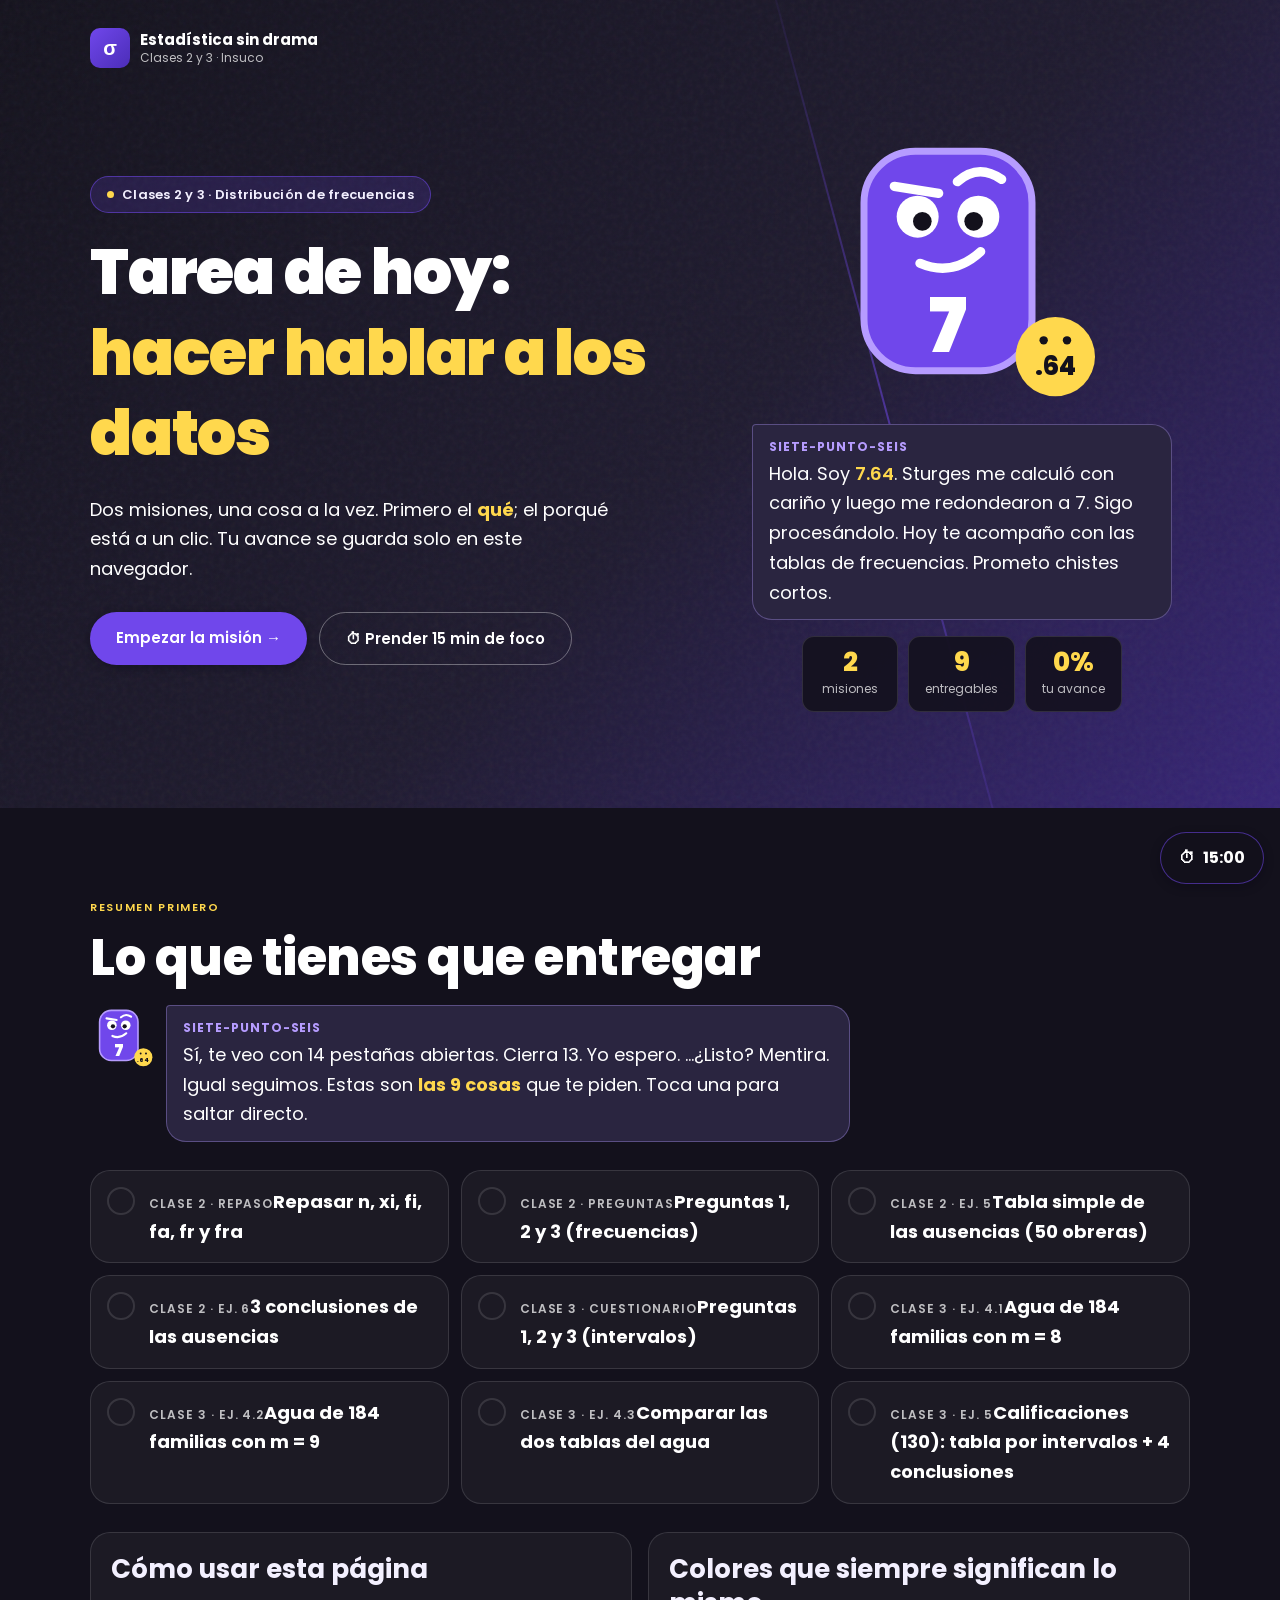
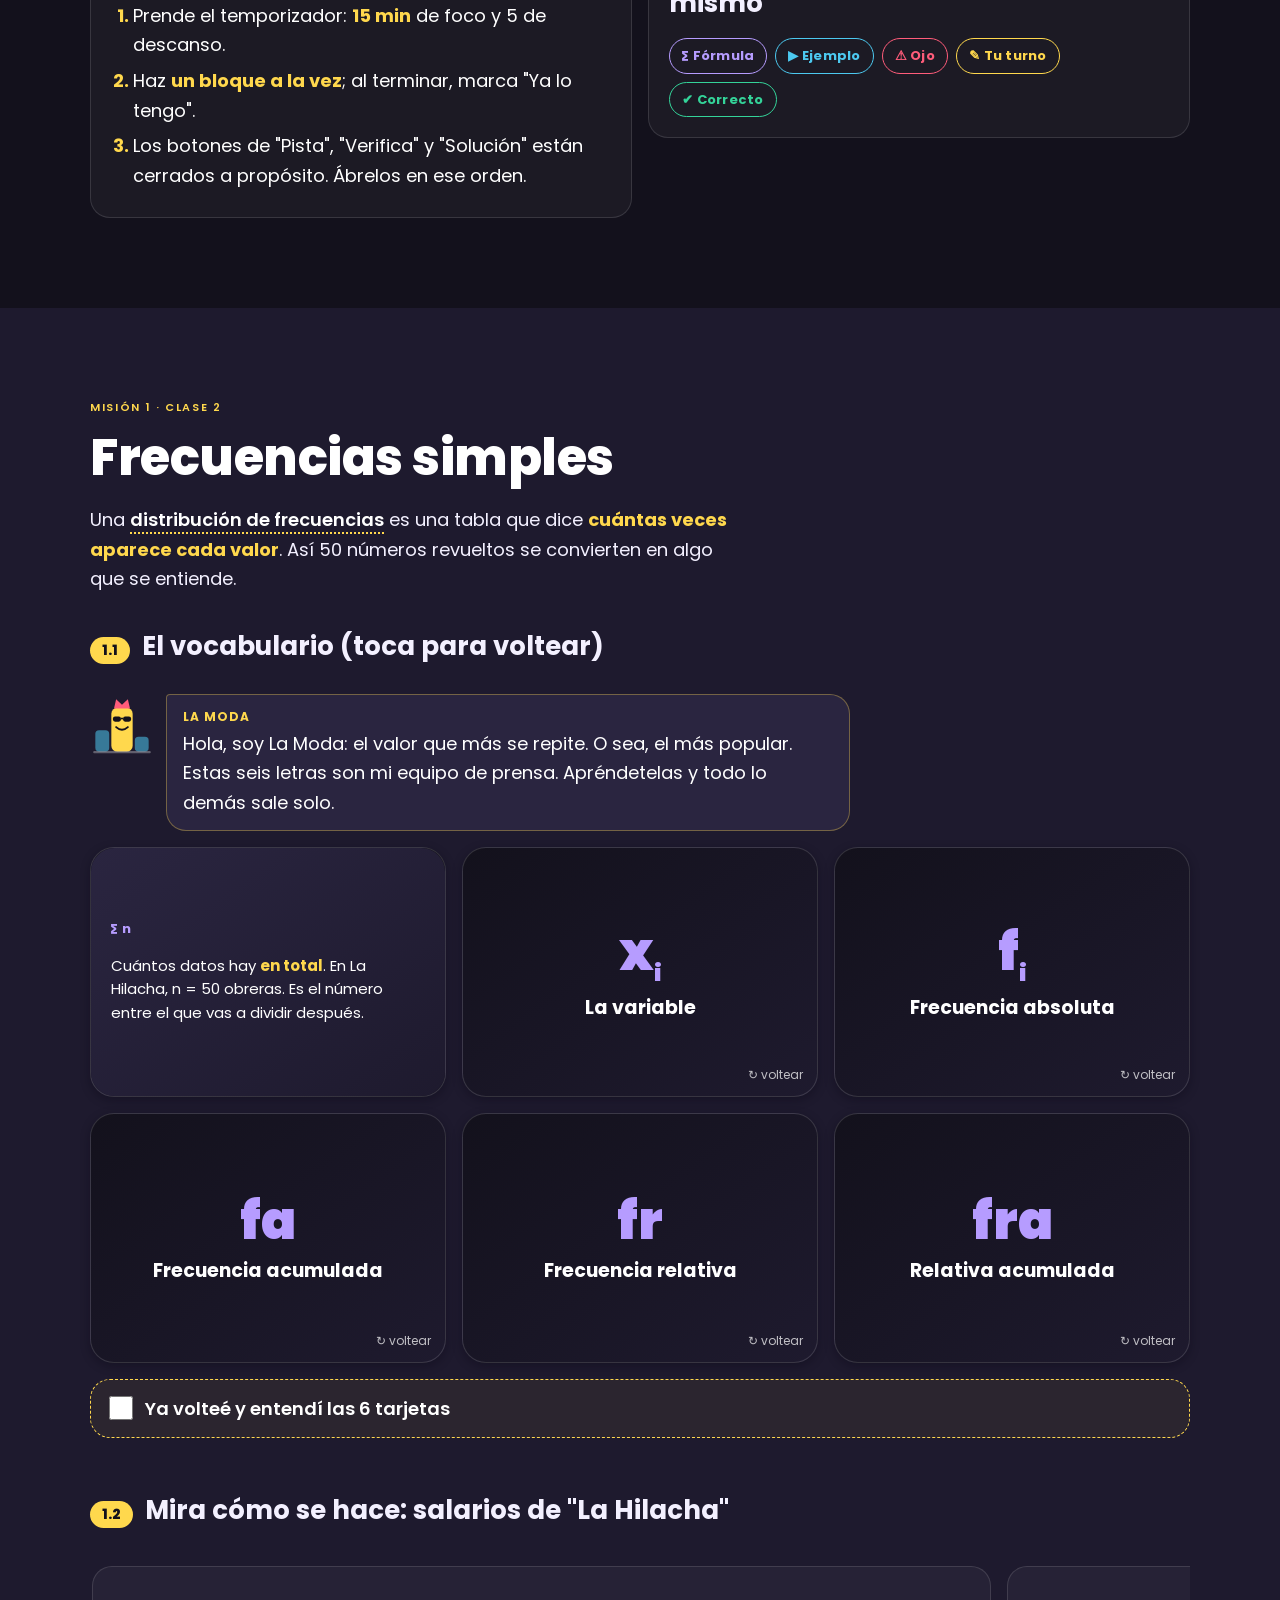
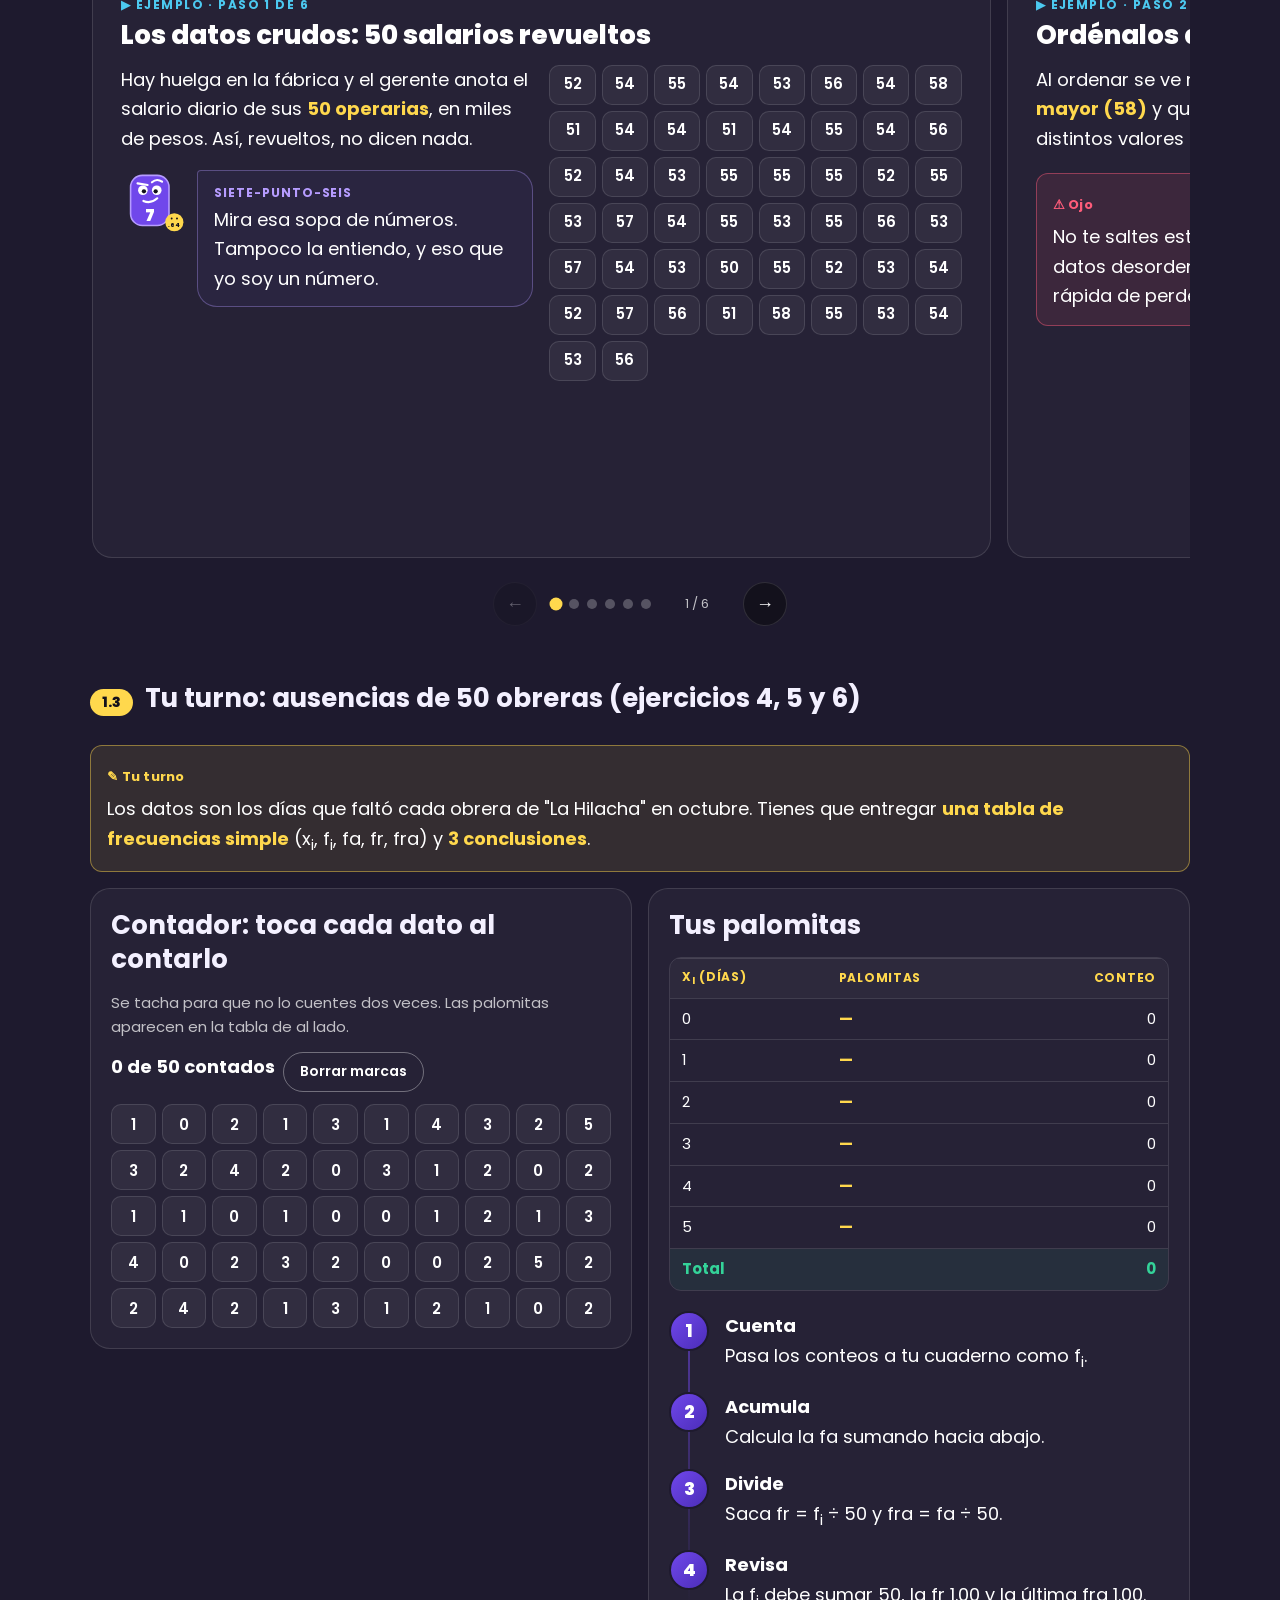
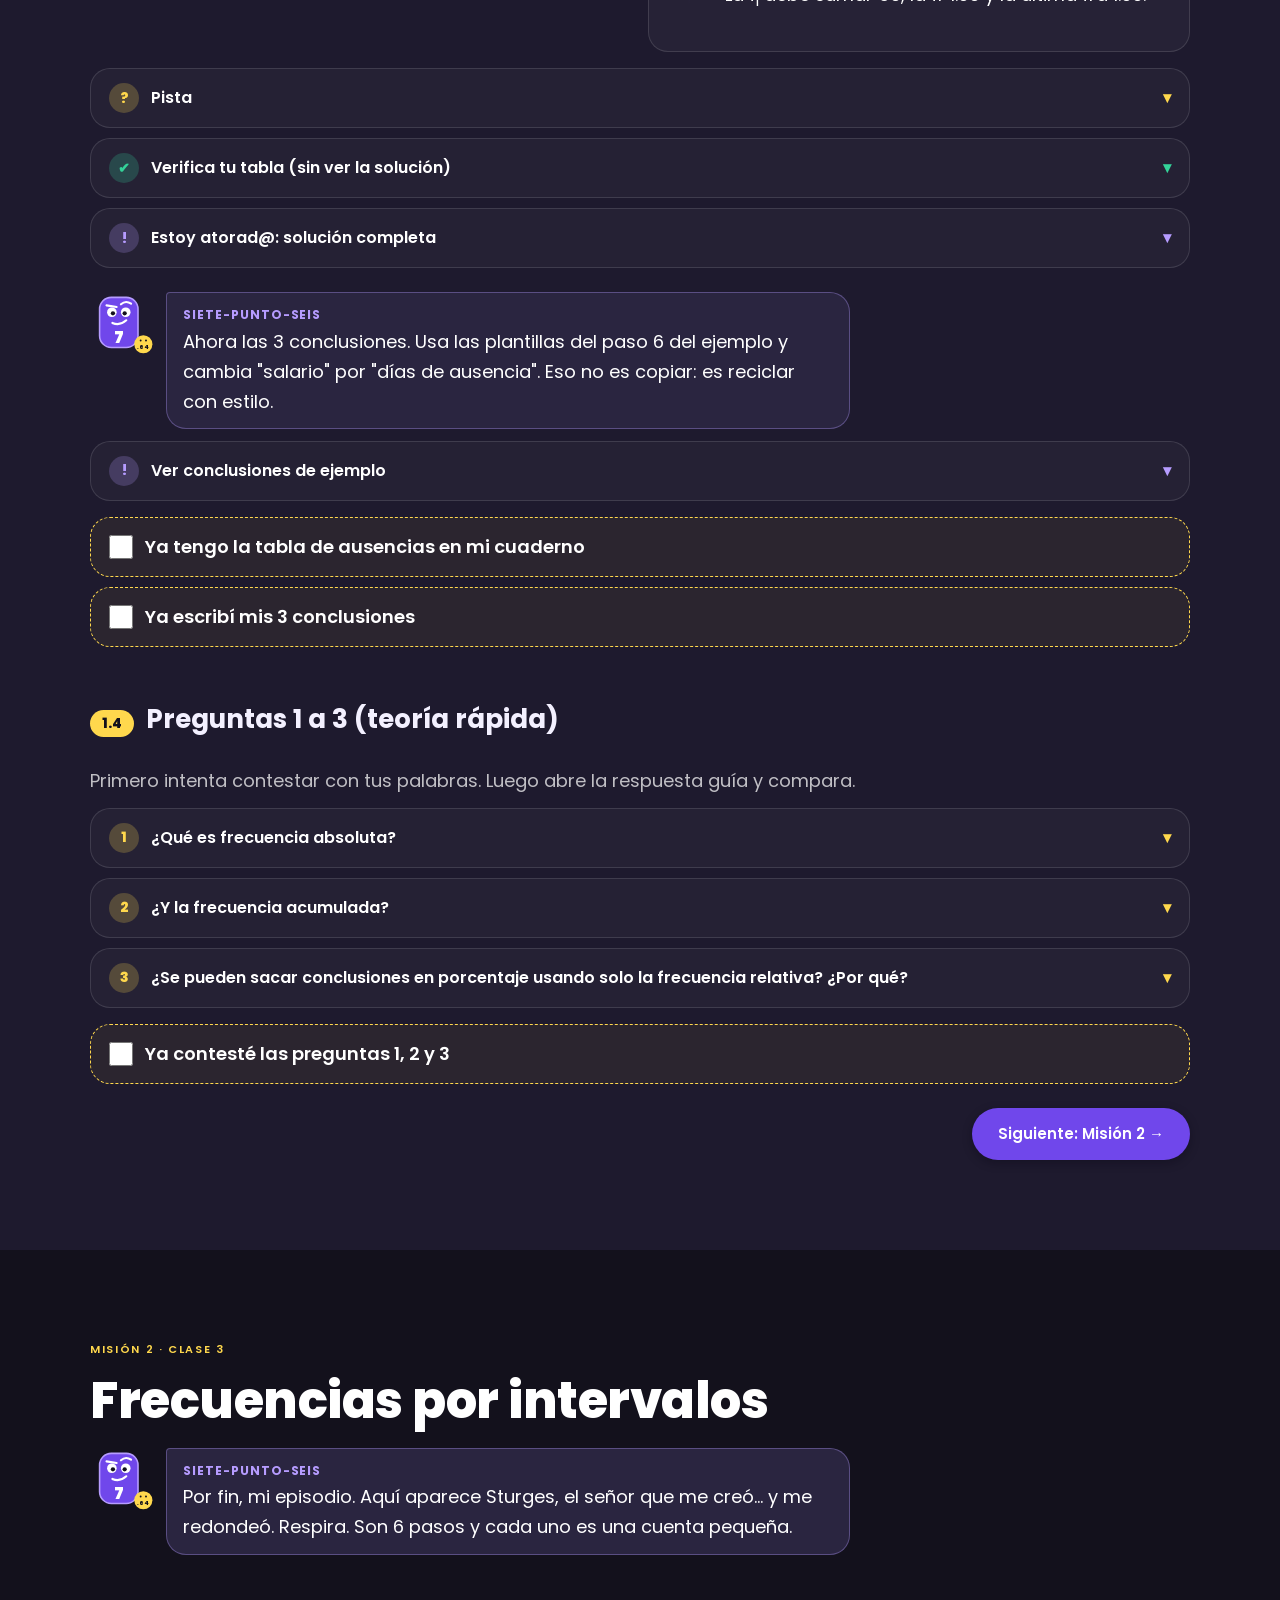
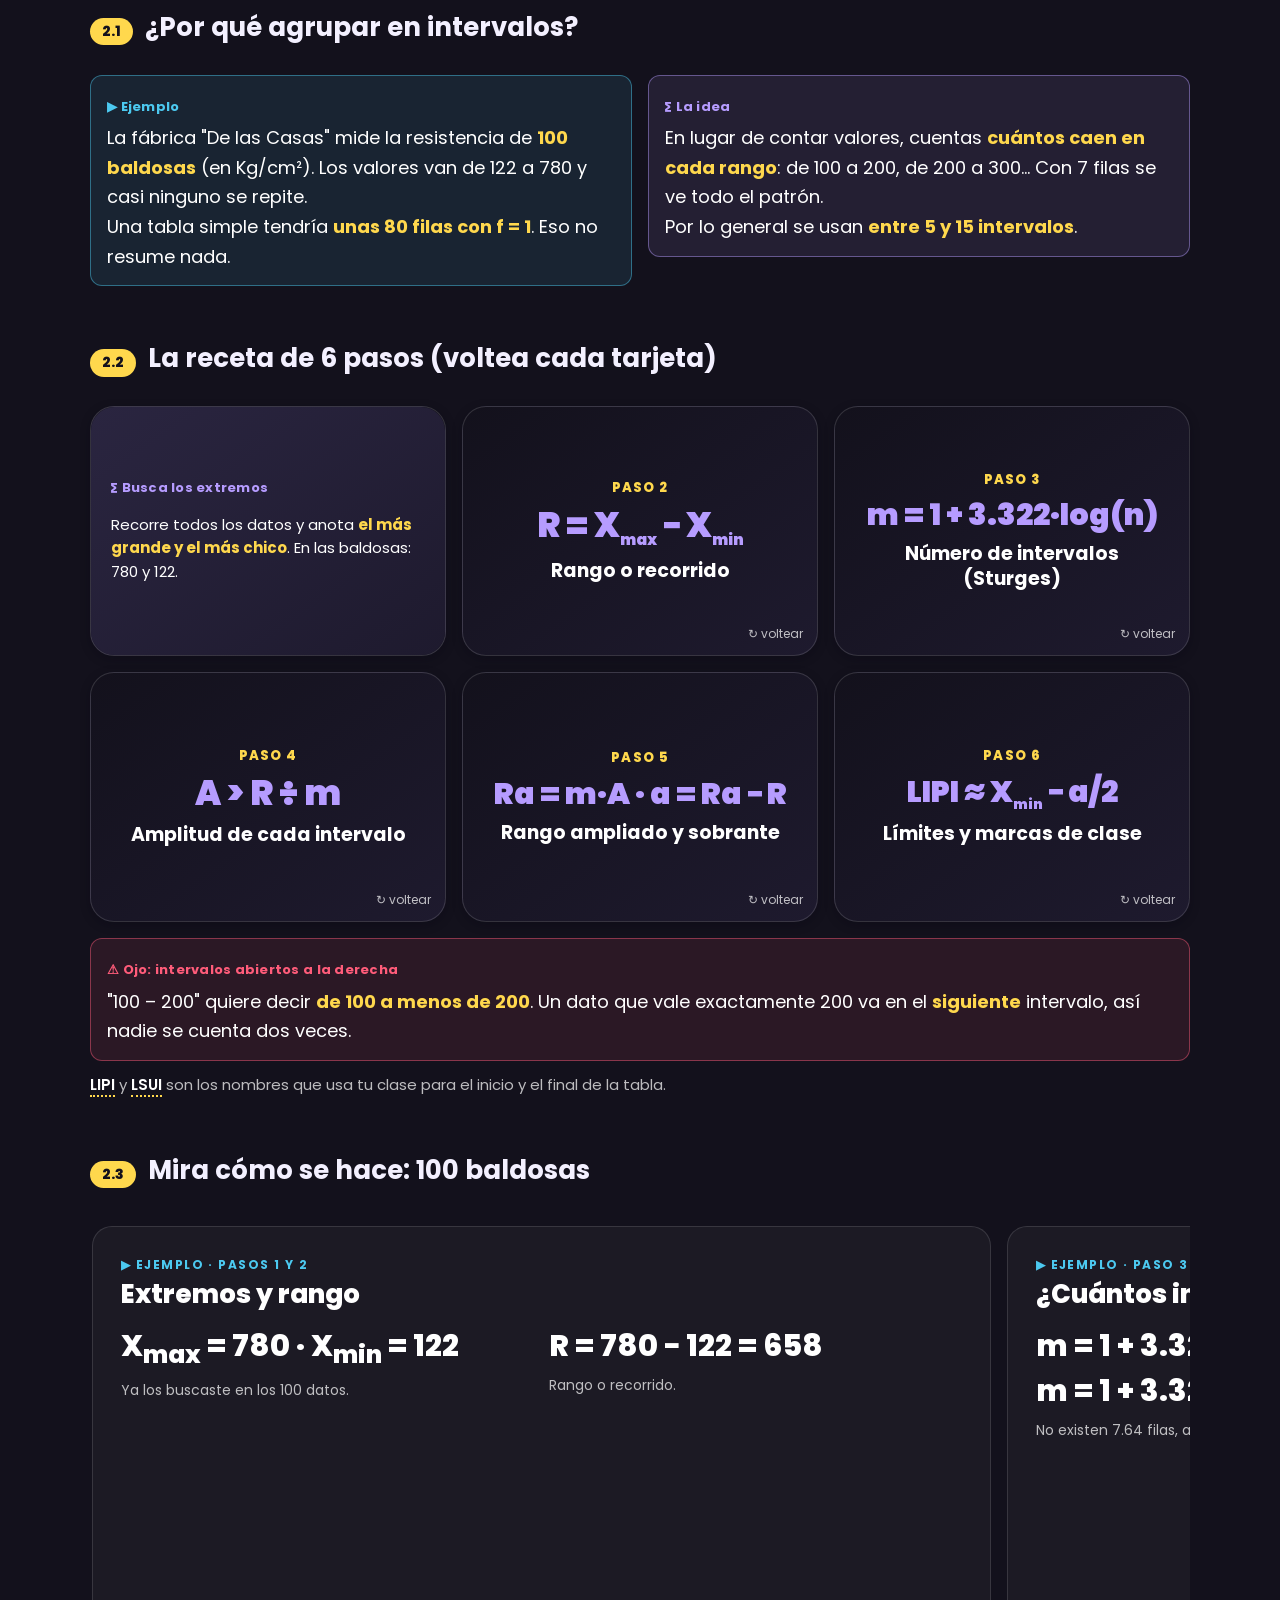
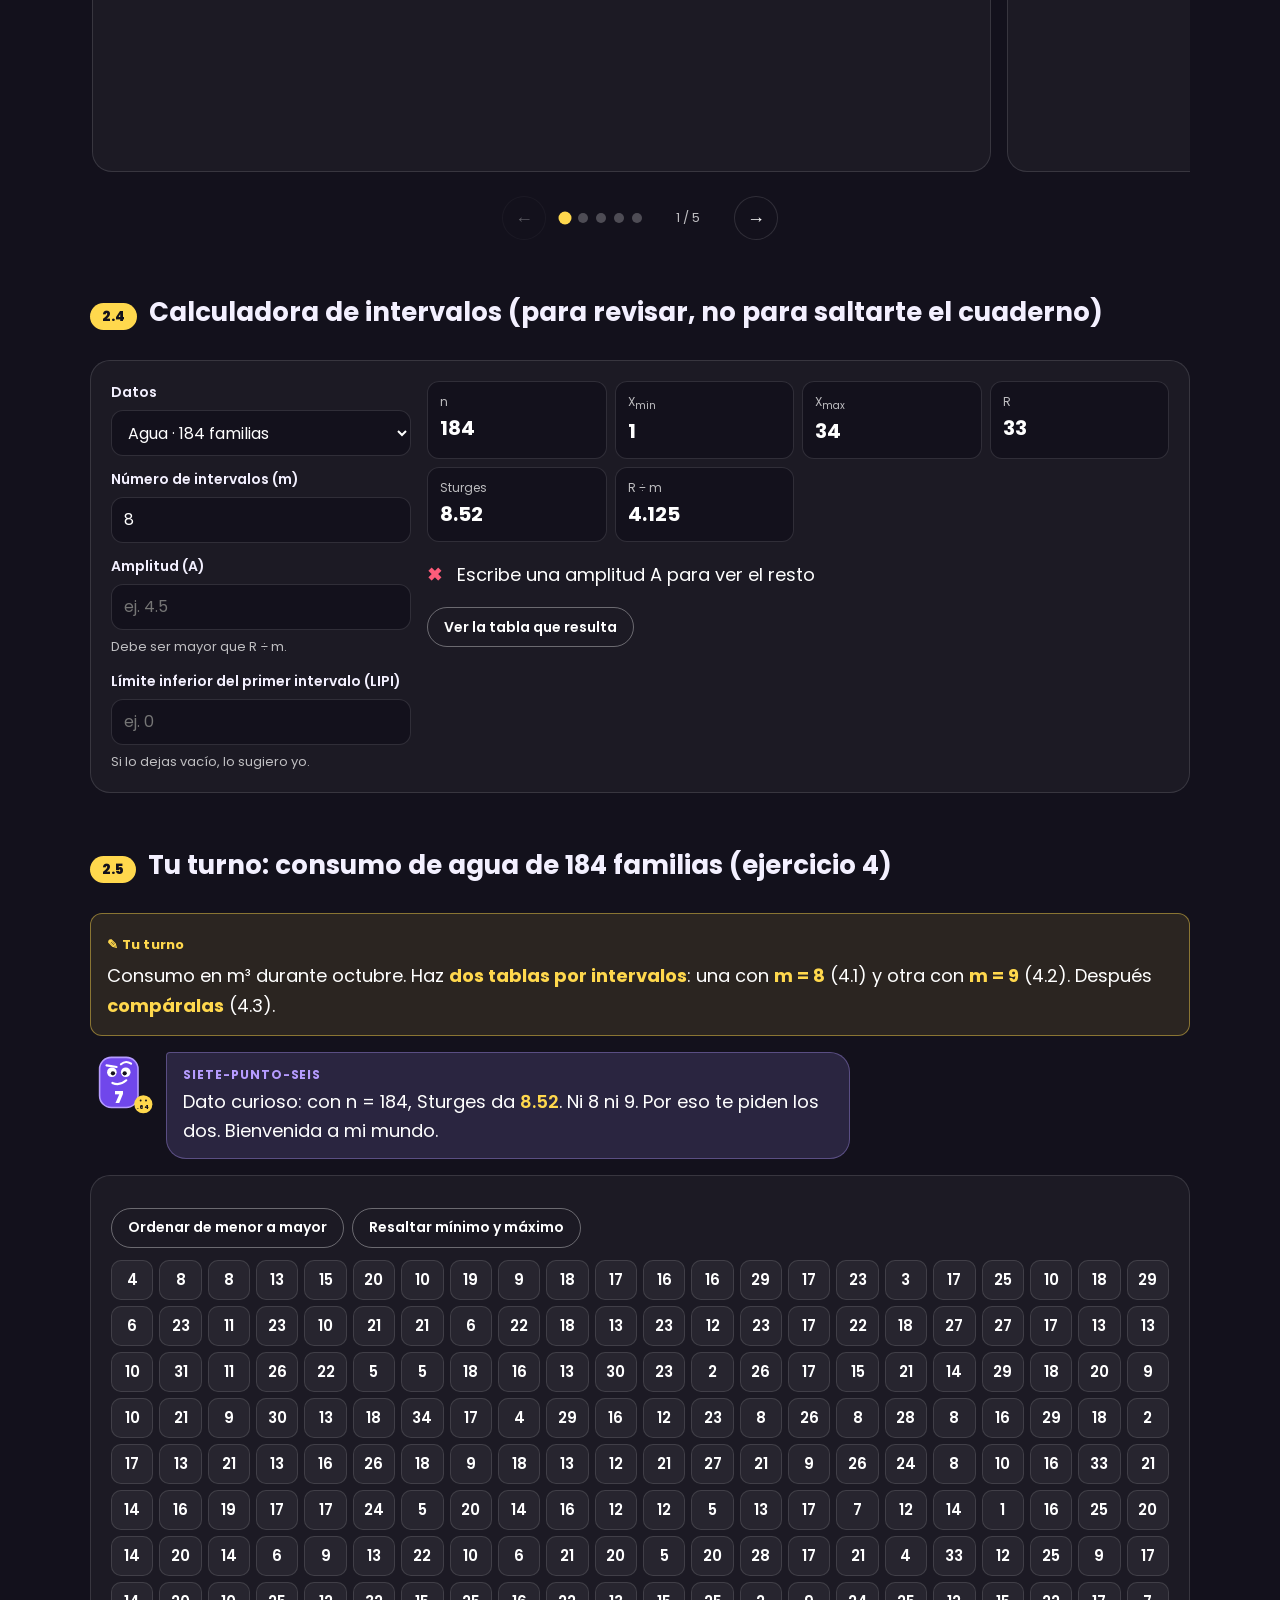
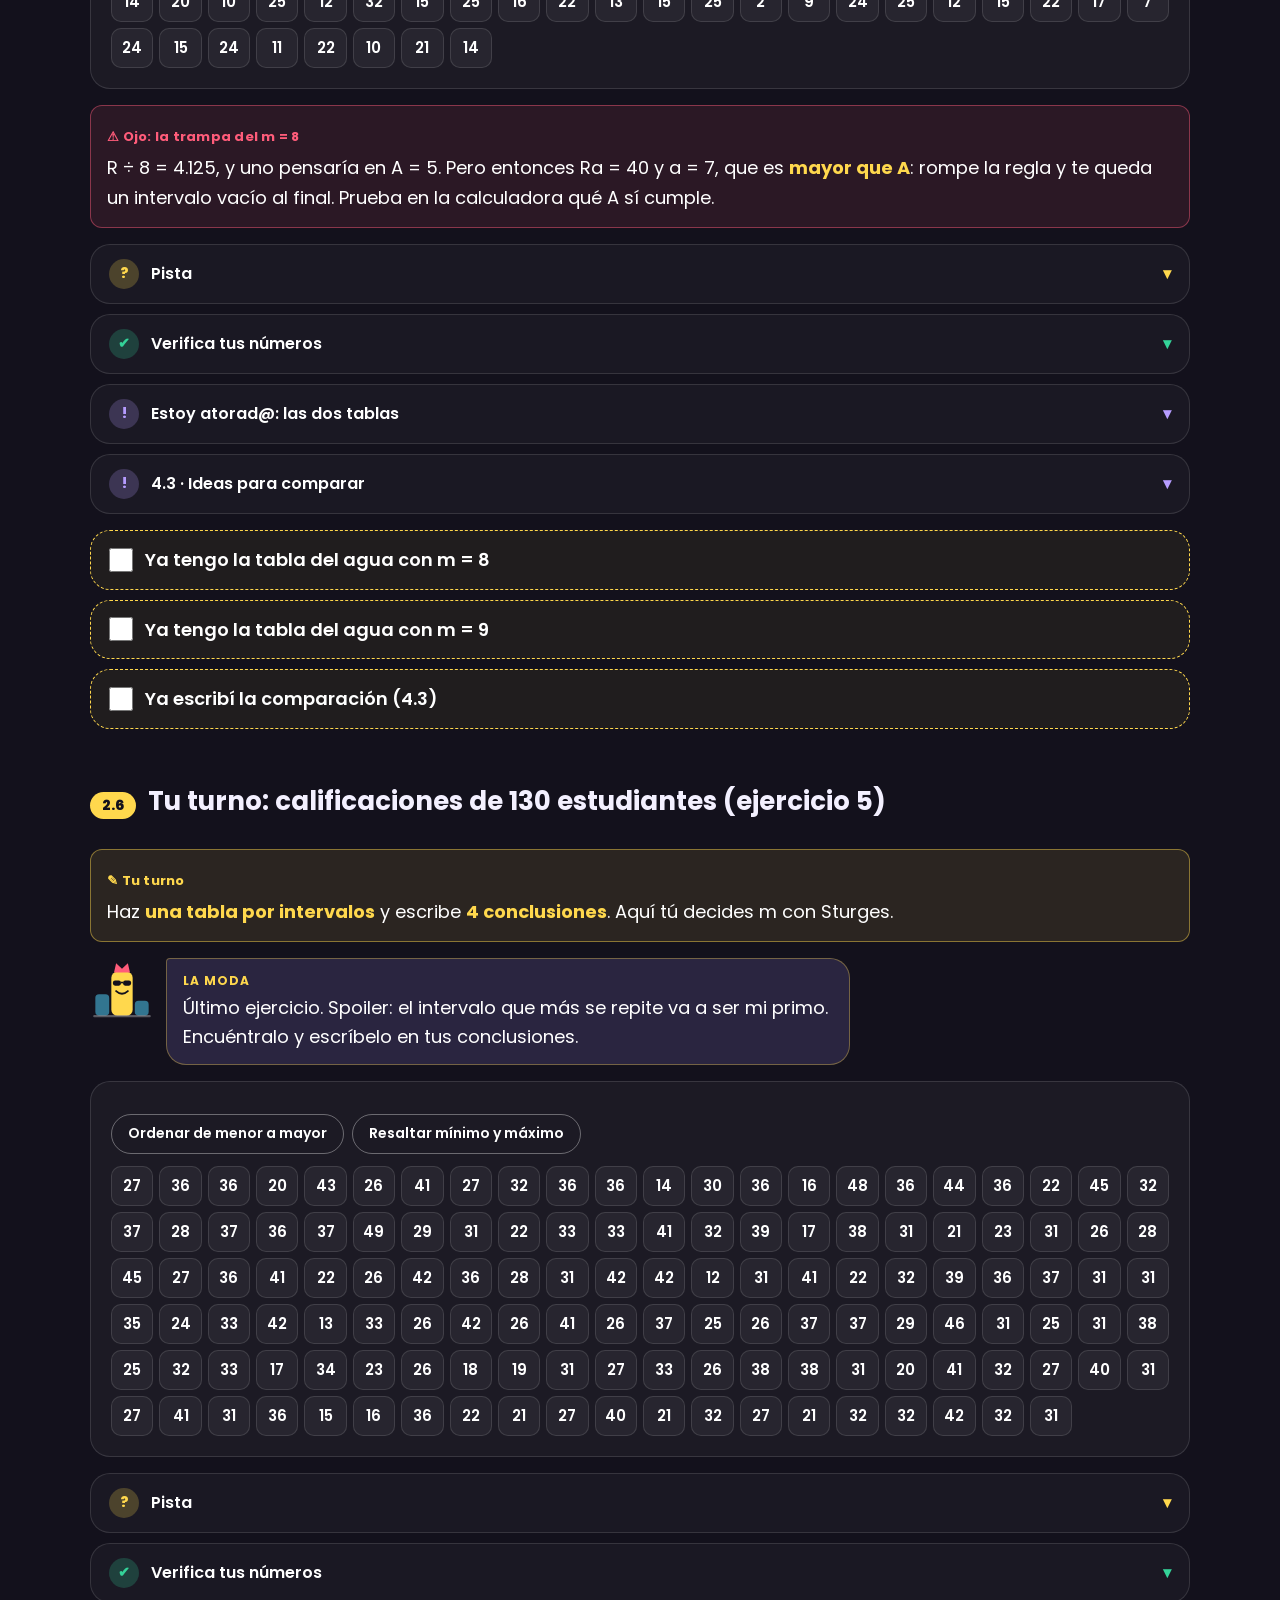
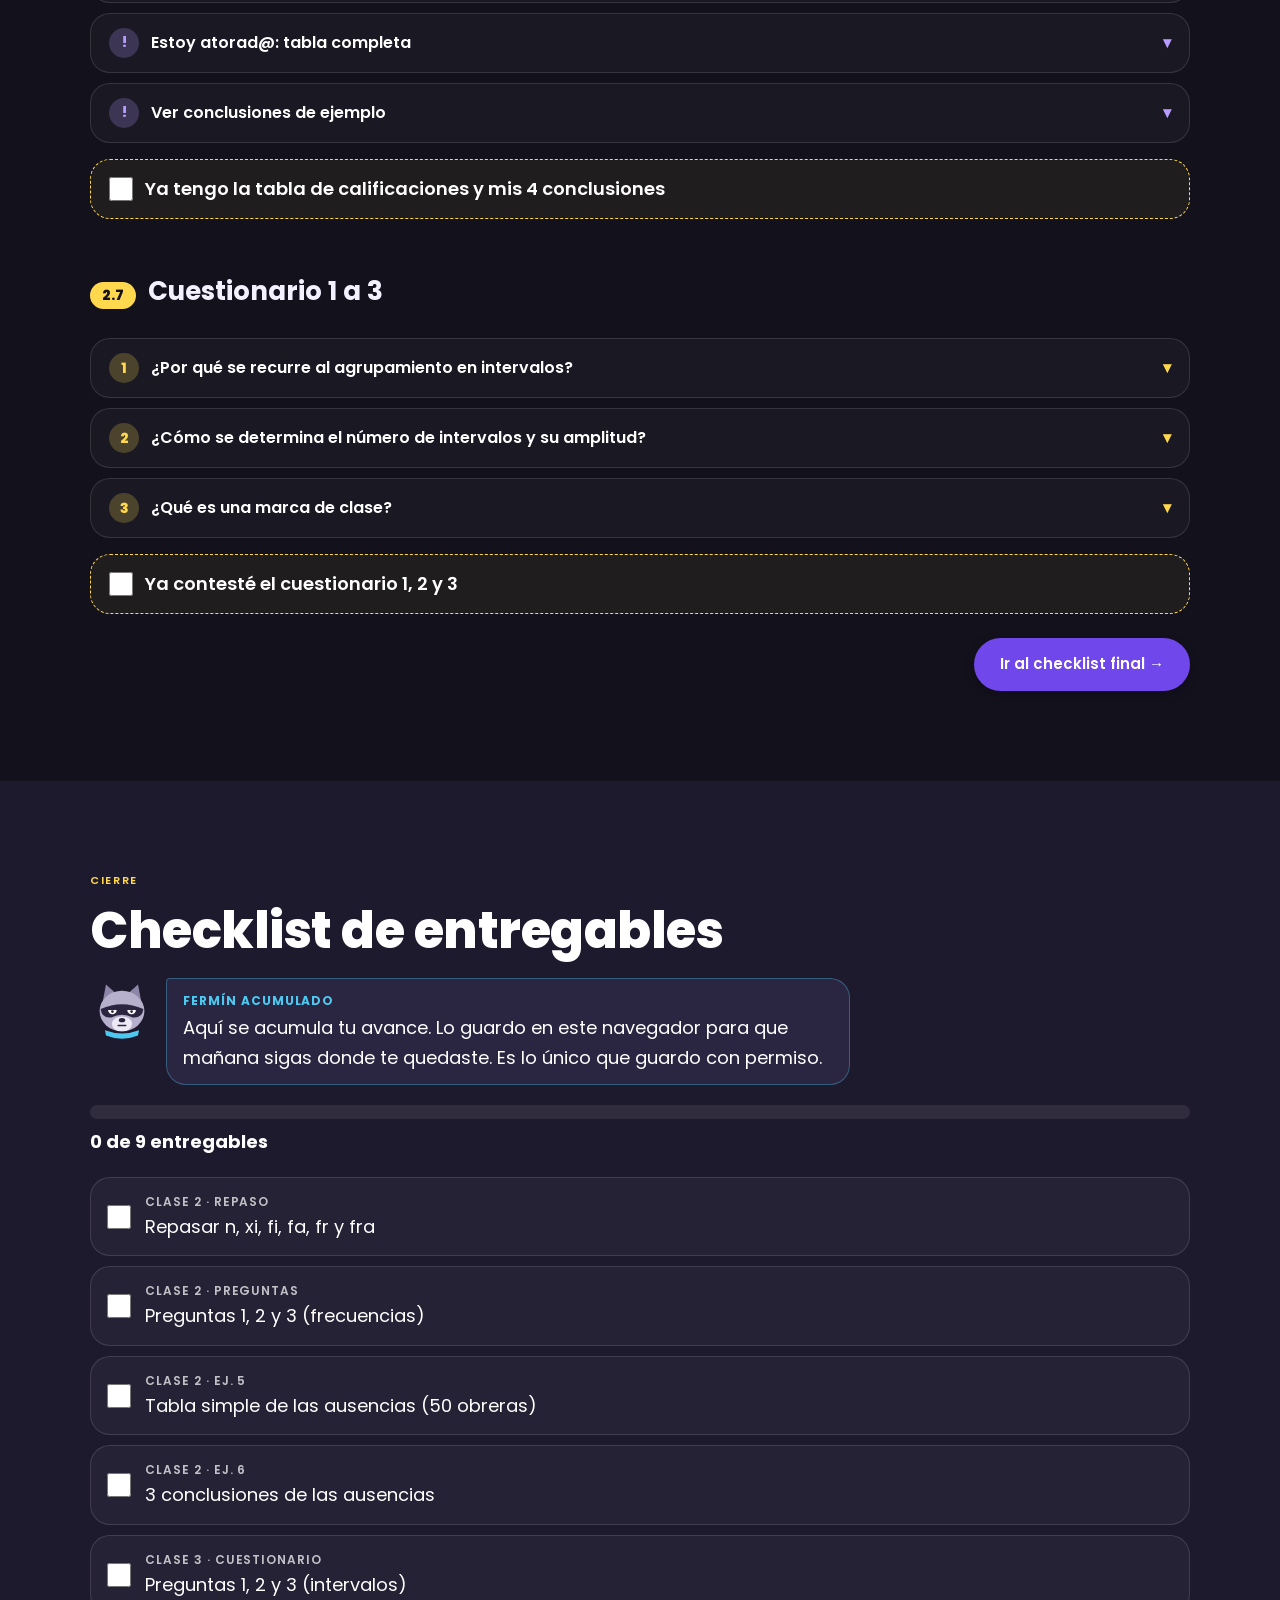
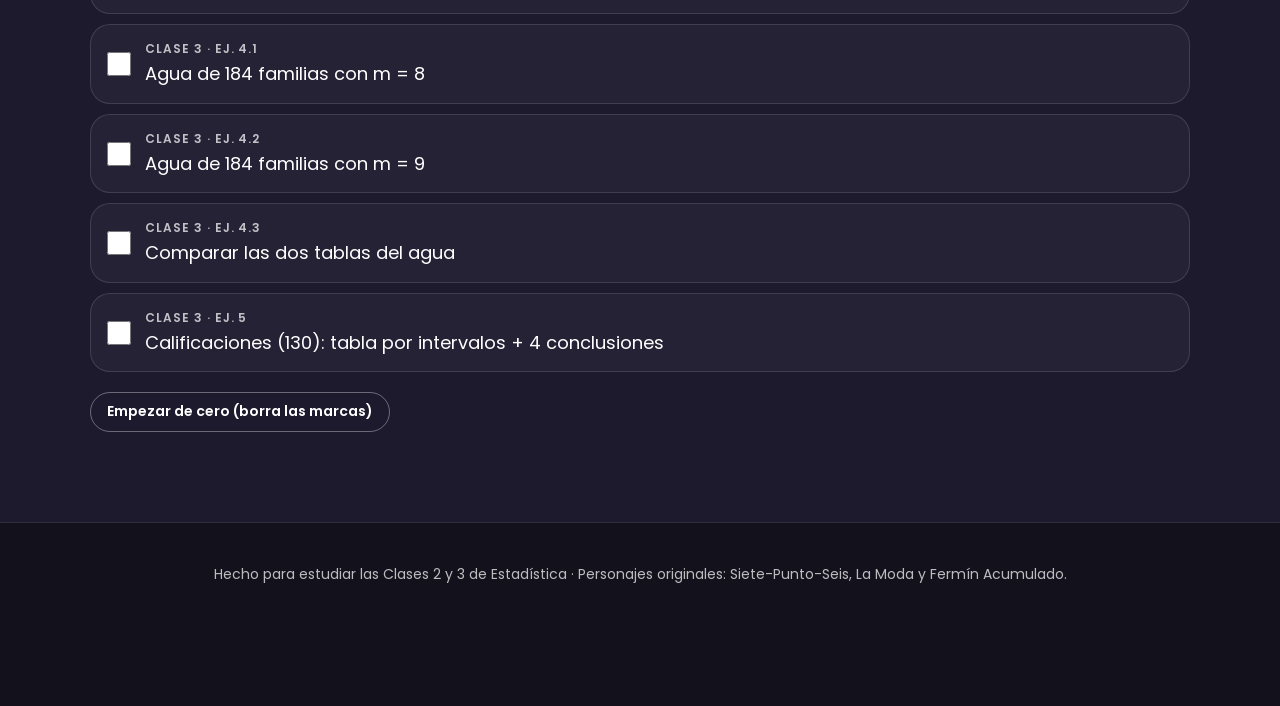
==== estadistica.html @ 328d2ea7 "Renombrar la guía a estadistica.html y agregar ícono del sitio La página de Estadística pasa de inde" ====
<!DOCTYPE html>
<html lang="es">
<head>
<meta charset="UTF-8">
<meta name="viewport" content="width=device-width, initial-scale=1">
<title>Estadística sin drama</title>
<meta name="description" content="Guía interactiva de las tareas de Estadística (Clases 2 y 3): distribución de frecuencias simple y por intervalos.">
<link rel="icon" href="favicon.ico" sizes="any">
<link rel="icon" href="favicon.svg" type="image/svg+xml">
<link rel="apple-touch-icon" href="apple-touch-icon.png">
<meta name="theme-color" content="#13111C">
<link rel="preconnect" href="https://fonts.googleapis.com">
<link rel="preconnect" href="https://fonts.gstatic.com" crossorigin>
<link href="https://fonts.googleapis.com/css2?family=Poppins:wght@400;600;700;800;900&display=swap" rel="stylesheet">
<link rel="stylesheet" href="css/styles.css">
</head>
<body>
<a class="skip" href="#entregables">Saltar al contenido</a>

<!-- ============ AVATARES (SVG originales) ============ -->
<svg width="0" height="0" style="position:absolute" aria-hidden="true">
  <symbol id="av-siete" viewBox="0 0 120 120">
    <rect x="18" y="10" width="72" height="94" rx="22" style="fill:var(--electric)"/>
    <rect x="18" y="10" width="72" height="94" rx="22" fill="none" stroke-width="3" style="stroke:var(--sig-formula)"/>
    <circle cx="41" cy="38" r="9" style="fill:var(--white)"/>
    <circle cx="67" cy="38" r="9" style="fill:var(--white)"/>
    <circle cx="43" cy="40" r="4" style="fill:var(--navy-deep)"/>
    <circle cx="65" cy="40" r="4" style="fill:var(--navy-deep)"/>
    <path d="M31 25 L50 28" stroke-width="4" stroke-linecap="round" style="stroke:var(--white)"/>
    <path d="M58 23 Q67 15 77 22" fill="none" stroke-width="4" stroke-linecap="round" style="stroke:var(--white)"/>
    <path d="M42 58 Q56 64 68 53" fill="none" stroke-width="4" stroke-linecap="round" style="stroke:var(--white)"/>
    <text x="54" y="96" text-anchor="middle" font-family="Poppins, sans-serif" font-weight="900" font-size="32" style="fill:var(--white)">7</text>
    <circle cx="100" cy="98" r="17" style="fill:var(--electric-lt)"/>
    <circle cx="95" cy="91" r="1.8" style="fill:var(--ink-on-light)"/>
    <circle cx="105" cy="91" r="1.8" style="fill:var(--ink-on-light)"/>
    <text x="100" y="106" text-anchor="middle" font-family="Poppins, sans-serif" font-weight="800" font-size="11" style="fill:var(--ink-on-light)">.64</text>
  </symbol>
  <symbol id="av-moda" viewBox="0 0 120 120">
    <rect x="10" y="68" width="26" height="40" rx="7" style="fill:var(--sig-ejemplo)" opacity=".55"/>
    <rect x="84" y="80" width="26" height="28" rx="7" style="fill:var(--sig-ejemplo)" opacity=".55"/>
    <rect x="40" y="26" width="40" height="82" rx="11" style="fill:var(--electric-lt)"/>
    <path d="M45 27 L49 10 L60 20 L71 10 L75 27 Z" style="fill:var(--danger)"/>
    <rect x="43" y="42" width="15" height="10" rx="4" style="fill:var(--ink-on-light)"/>
    <rect x="62" y="42" width="15" height="10" rx="4" style="fill:var(--ink-on-light)"/>
    <path d="M58 46 h4" stroke-width="3" style="stroke:var(--ink-on-light)"/>
    <path d="M49 62 Q60 72 71 62" fill="none" stroke-width="3.5" stroke-linecap="round" style="stroke:var(--ink-on-light)"/>
    <rect x="6" y="107" width="108" height="4" rx="2" style="fill:var(--white)" opacity=".3"/>
  </symbol>
  <symbol id="av-fermin" viewBox="0 0 120 120">
    <path d="M24 44 L30 12 L52 32 Z" style="fill:var(--char-gris-dk)"/>
    <path d="M96 44 L90 12 L68 32 Z" style="fill:var(--char-gris-dk)"/>
    <ellipse cx="60" cy="62" rx="42" ry="38" style="fill:var(--char-gris)"/>
    <path d="M20 58 Q60 40 100 58 Q98 76 80 74 Q60 64 40 74 Q22 76 20 58 Z" style="fill:var(--char-tinta)"/>
    <path d="M34 60 a8 8 0 0 0 16 0 Z" style="fill:var(--white)"/>
    <path d="M70 60 a8 8 0 0 0 16 0 Z" style="fill:var(--white)"/>
    <circle cx="42" cy="63" r="2.6" style="fill:var(--char-tinta)"/>
    <circle cx="78" cy="63" r="2.6" style="fill:var(--char-tinta)"/>
    <ellipse cx="60" cy="86" rx="19" ry="14" style="fill:var(--char-claro)"/>
    <ellipse cx="60" cy="79" rx="6" ry="4" style="fill:var(--char-tinta)"/>
    <path d="M53 89 h14" stroke-width="3" stroke-linecap="round" style="stroke:var(--char-tinta)"/>
    <path d="M28 98 Q60 110 92 98 L90 108 Q60 120 30 108 Z" style="fill:var(--sig-ejemplo)"/>
  </symbol>
</svg>

<!-- ============ NAVEGACIÓN ============ -->
<nav class="est-subnav" id="subnav" aria-label="Secciones">
  <a class="est-subnav__brand" href="#inicio">σ Estadística <span>sin drama</span></a>
  <button class="est-subnav__toggle" id="navToggle" aria-expanded="false" aria-controls="navMenu" aria-label="Abrir menú"><span></span><span></span><span></span></button>
  <ul class="est-subnav__menu" id="navMenu">
    <li><a class="est-subnav__link" href="#inicio">Inicio</a></li>
    <li><a class="est-subnav__link" href="#entregables">Entregables</a></li>
    <li><a class="est-subnav__link" href="#mision-1">Misión 1</a></li>
    <li><a class="est-subnav__link" href="#mision-2">Misión 2</a></li>
    <li><a class="est-subnav__link" href="#checklist">Checklist</a></li>
  </ul>
  <div class="est-subnav__progress" id="navProgress" aria-hidden="true"></div>
</nav>

<main>
<!-- ============ PORTADA ============ -->
<header class="est-hero" id="inicio">
  <div class="est-hero__top">
    <a class="est-logo" href="#inicio">
      <span class="est-logo__mark" aria-hidden="true">σ</span>
      <span class="est-logo__text">Estadística sin drama<span>Clases 2 y 3 · Insuco</span></span>
    </a>
  </div>
  <div class="est-hero__body">
    <div>
      <span class="est-badge">Clases 2 y 3 · Distribución de frecuencias</span>
      <h1 class="est-hero__headline">Tarea de hoy: <em>hacer hablar a los datos</em></h1>
      <p class="est-hero__sub">Dos misiones, una cosa a la vez. Primero el <strong>qué</strong>; el porqué está a un clic. Tu avance se guarda solo en este navegador.</p>
      <div class="est-cta-group">
        <a class="est-btn est-btn--primary" href="#entregables">Empezar la misión →</a>
        <button class="est-btn est-btn--outline" type="button" data-pomo-start>⏱ Prender 15 min de foco</button>
      </div>
    </div>
    <div class="est-hero__stage">
      <svg class="est-hero__avatar" role="img" aria-label="Siete-Punto-Seis, el presentador"><use href="#av-siete"/></svg>
      <div class="est-say est-say--siete">
        <div class="est-say__bubble">
          <span class="est-say__name">Siete-Punto-Seis</span>
          <p>Hola. Soy <em>7.64</em>. Sturges me calculó con cariño y luego me redondearon a 7. Sigo procesándolo. Hoy te acompaño con las tablas de frecuencias. Prometo chistes cortos.</p>
        </div>
      </div>
      <div class="est-stat-row">
        <div class="est-stat-card"><div class="est-stat-card__num">2</div><div class="est-stat-card__label">misiones</div></div>
        <div class="est-stat-card"><div class="est-stat-card__num">9</div><div class="est-stat-card__label">entregables</div></div>
        <div class="est-stat-card"><div class="est-stat-card__num" id="heroPct">0%</div><div class="est-stat-card__label">tu avance</div></div>
      </div>
    </div>
  </div>
</header>

<!-- ============ ENTREGABLES ============ -->
<section class="est-wrap" id="entregables" aria-labelledby="t-entregables">
  <div class="est-section">
    <p class="est-section__label">Resumen primero</p>
    <h2 class="est-section__title" id="t-entregables">Lo que tienes que entregar</h2>
    <div class="est-say est-say--siete">
      <svg class="est-say__av" aria-hidden="true"><use href="#av-siete"/></svg>
      <div class="est-say__bubble">
        <span class="est-say__name">Siete-Punto-Seis</span>
        <p>Sí, te veo con 14 pestañas abiertas. Cierra 13. Yo espero. …¿Listo? Mentira. Igual seguimos. Estas son <strong>las 9 cosas</strong> que te piden. Toca una para saltar directo.</p>
      </div>
    </div>
    <div class="est-deliv" id="delivList"></div>

    <div class="est-grid-2 est-howto">
      <div class="est-card">
        <p class="est-section__subtitle">Cómo usar esta página</p>
        <ol>
          <li>Prende el temporizador: <strong>15 min</strong> de foco y 5 de descanso.</li>
          <li>Haz <strong>un bloque a la vez</strong>; al terminar, marca "Ya lo tengo".</li>
          <li>Los botones de "Pista", "Verifica" y "Solución" están cerrados a propósito. Ábrelos en ese orden.</li>
        </ol>
      </div>
      <div class="est-card">
        <p class="est-section__subtitle">Colores que siempre significan lo mismo</p>
        <div class="est-legend">
          <span class="est-tag est-tag--formula">∑ Fórmula</span>
          <span class="est-tag est-tag--ejemplo">▶ Ejemplo</span>
          <span class="est-tag est-tag--ojo">⚠ Ojo</span>
          <span class="est-tag est-tag--turno">✎ Tu turno</span>
          <span class="est-tag est-tag--ok">✔ Correcto</span>
        </div>
      </div>
    </div>
  </div>
</section>

<!-- ============ MISIÓN 1 ============ -->
<section class="est-wrap est-wrap--alt" id="mision-1" aria-labelledby="t-m1">
  <div class="est-section">
    <p class="est-section__label">Misión 1 · Clase 2</p>
    <h2 class="est-section__title" id="t-m1">Frecuencias simples</h2>
    <p class="est-section__desc">Una <span class="est-term" tabindex="0">distribución de frecuencias<span class="est-tooltip" role="tooltip">Tabla que muestra cuántas veces aparece cada valor dentro de un conjunto de datos.</span></span> es una tabla que dice <strong>cuántas veces aparece cada valor</strong>. Así 50 números revueltos se convierten en algo que se entiende.</p>

    <!-- 1.1 Vocabulario -->
    <div class="est-block" id="m1-vocab">
      <div class="est-block__head"><span class="est-block__num">1.1</span><h3 class="est-section__subtitle">El vocabulario (toca para voltear)</h3></div>
      <div class="est-say est-say--moda" style="margin-bottom:16px">
        <svg class="est-say__av" aria-hidden="true"><use href="#av-moda"/></svg>
        <div class="est-say__bubble">
          <span class="est-say__name">La Moda</span>
          <p>Hola, soy La Moda: el valor que más se repite. O sea, el más popular. Estas seis letras son mi equipo de prensa. Apréndetelas y todo lo demás sale solo.</p>
        </div>
      </div>
      <div class="est-flips" data-autoflip>
        <div class="est-flip"><button class="est-flip__inner" type="button" aria-pressed="false">
          <span class="est-flip__face est-flip__face--front"><span class="est-flip__symbol">n</span><span class="est-flip__name">Tamaño de la muestra</span><span class="est-flip__hint">↻ voltear</span></span>
          <span class="est-flip__face est-flip__face--back"><span class="est-tag est-tag--formula">∑ n</span><span class="est-flip__text">Cuántos datos hay <strong>en total</strong>. En La Hilacha, n = 50 obreras. Es el número entre el que vas a dividir después.</span></span>
        </button></div>
        <div class="est-flip"><button class="est-flip__inner" type="button" aria-pressed="false">
          <span class="est-flip__face est-flip__face--front"><span class="est-flip__symbol">x<sub>i</sub></span><span class="est-flip__name">La variable</span><span class="est-flip__hint">↻ voltear</span></span>
          <span class="est-flip__face est-flip__face--back"><span class="est-tag est-tag--formula">∑ x<sub>i</sub></span><span class="est-flip__text">Cada <strong>valor distinto</strong> que aparece. En los salarios: 50, 51, … 58 (miles de $). Es la primera columna, ordenada de menor a mayor.</span></span>
        </button></div>
        <div class="est-flip"><button class="est-flip__inner" type="button" aria-pressed="false">
          <span class="est-flip__face est-flip__face--front"><span class="est-flip__symbol">f<sub>i</sub></span><span class="est-flip__name">Frecuencia absoluta</span><span class="est-flip__hint">↻ voltear</span></span>
          <span class="est-flip__face est-flip__face--back"><span class="est-tag est-tag--formula">∑ f<sub>i</sub></span><span class="est-flip__text"><strong>Cuántas veces</strong> se repite cada x<sub>i</sub>. El 54 aparece 12 veces, así que f = 12. Todas las f<sub>i</sub> juntas suman n.</span></span>
        </button></div>
        <div class="est-flip"><button class="est-flip__inner" type="button" aria-pressed="false">
          <span class="est-flip__face est-flip__face--front"><span class="est-flip__symbol">fa</span><span class="est-flip__name">Frecuencia acumulada</span><span class="est-flip__hint">↻ voltear</span></span>
          <span class="est-flip__face est-flip__face--back"><span class="est-tag est-tag--formula">∑ fa = fa anterior + f<sub>i</sub></span><span class="est-flip__text">La f<sub>i</sub> de esta fila <strong>más todas las de arriba</strong>: 1, 4, 9, 18… La última siempre vale n.</span></span>
        </button></div>
        <div class="est-flip"><button class="est-flip__inner" type="button" aria-pressed="false">
          <span class="est-flip__face est-flip__face--front"><span class="est-flip__symbol">fr</span><span class="est-flip__name">Frecuencia relativa</span><span class="est-flip__hint">↻ voltear</span></span>
          <span class="est-flip__face est-flip__face--back"><span class="est-tag est-tag--formula">∑ fr = f<sub>i</sub> ÷ n</span><span class="est-flip__text">12 ÷ 50 = 0.24, o sea, <strong>el 24%</strong>. Es la parte del total. Todas las fr suman 1 (100%).</span></span>
        </button></div>
        <div class="est-flip"><button class="est-flip__inner" type="button" aria-pressed="false">
          <span class="est-flip__face est-flip__face--front"><span class="est-flip__symbol">fra</span><span class="est-flip__name">Relativa acumulada</span><span class="est-flip__hint">↻ voltear</span></span>
          <span class="est-flip__face est-flip__face--back"><span class="est-tag est-tag--formula">∑ fra = fa ÷ n</span><span class="est-flip__text">30 ÷ 50 = 0.60, o sea que <strong>el 60% gana 54 o menos</strong>. Sirve para las frases de "o menos". La última vale 1.00.</span></span>
        </button></div>
      </div>
    </div>

    <!-- 1.2 Ejemplo resuelto -->
    <div class="est-block" id="m1-ejemplo">
      <div class="est-block__head"><span class="est-block__num">1.2</span><h3 class="est-section__subtitle">Mira cómo se hace: salarios de "La Hilacha"</h3></div>
      <div class="est-carousel" data-carousel aria-roledescription="carrusel" aria-label="Ejemplo resuelto de salarios">
        <div class="est-carousel__track">
          <article class="est-carousel__slide" aria-label="Paso 1 de 6">
            <p class="est-slide__step">▶ Ejemplo · Paso 1 de 6</p>
            <h4 class="est-slide__title">Los datos crudos: 50 salarios revueltos</h4>
            <div class="est-slide__body est-slide__body--split">
              <div class="est-stack">
                <p>Hay huelga en la fábrica y el gerente anota el salario diario de sus <strong>50 operarias</strong>, en miles de pesos. Así, revueltos, no dicen nada.</p>
                <div class="est-say est-say--siete"><svg class="est-say__av" aria-hidden="true"><use href="#av-siete"/></svg><div class="est-say__bubble"><span class="est-say__name">Siete-Punto-Seis</span><p>Mira esa sopa de números. Tampoco la entiendo, y eso que yo soy un número.</p></div></div>
              </div>
              <div class="est-chips" data-chips="salarios"></div>
            </div>
          </article>
          <article class="est-carousel__slide" aria-label="Paso 2 de 6">
            <p class="est-slide__step">▶ Ejemplo · Paso 2 de 6</p>
            <h4 class="est-slide__title">Ordénalos de menor a mayor</h4>
            <div class="est-slide__body est-slide__body--split">
              <div class="est-stack">
                <p>Al ordenar se ve rápido el <strong>menor (50)</strong>, el <strong>mayor (58)</strong> y qué valores se repiten. Los distintos valores son tus <strong>x<sub>i</sub></strong>: del 50 al 58.</p>
                <div class="est-box est-box--ojo"><span class="est-tag est-tag--ojo">⚠ Ojo</span><p>No te saltes este paso. Contar sobre datos desordenados es la forma más rápida de perder uno.</p></div>
              </div>
              <div class="est-chips" data-chips="salarios" data-sorted></div>
            </div>
          </article>
          <article class="est-carousel__slide" aria-label="Paso 3 de 6">
            <p class="est-slide__step">▶ Ejemplo · Paso 3 de 6</p>
            <h4 class="est-slide__title">Cuenta cuántas veces sale cada valor (f<sub>i</sub>)</h4>
            <div class="est-slide__body est-slide__body--split">
              <div class="est-stack">
                <p>El 50 sale 1 vez, el 51 sale 3 veces y así sucesivamente. <strong>Comprueba</strong> que la columna f<sub>i</sub> sume 50.</p>
                <div class="est-say est-say--moda"><svg class="est-say__av" aria-hidden="true"><use href="#av-moda"/></svg><div class="est-say__bubble"><span class="est-say__name">La Moda</span><p>¿Ves el 54 con 12? Esa soy yo. Tendencia absoluta.</p></div></div>
              </div>
              <div class="est-table-wrap"><table class="est-table" data-simple="salarios" data-cols="x,f" data-hot="54"></table></div>
            </div>
          </article>
          <article class="est-carousel__slide" aria-label="Paso 4 de 6">
            <p class="est-slide__step">▶ Ejemplo · Paso 4 de 6</p>
            <h4 class="est-slide__title">Acumula: fa</h4>
            <div class="est-slide__body est-slide__body--split">
              <div class="est-stack">
                <div class="est-box est-box--formula"><span class="est-tag est-tag--formula">∑ Fórmula</span><p class="est-formula">fa = fa de arriba + f<sub>i</sub></p><p>1 → 1+3 = 4 → 4+5 = 9 → 9+9 = 18…</p></div>
                <div class="est-say est-say--fermin"><svg class="est-say__av" aria-hidden="true"><use href="#av-fermin"/></svg><div class="est-say__bubble"><span class="est-say__name">Fermín Acumulado</span><p>Mi filosofía de vida: no se suelta nada. Si la última fa no da 50, alguien perdió una obrera. Yo no fui. …Bueno, tal vez sí.</p></div></div>
              </div>
              <div class="est-table-wrap"><table class="est-table" data-simple="salarios" data-cols="x,f,fa" data-new="fa"></table></div>
            </div>
          </article>
          <article class="est-carousel__slide" aria-label="Paso 5 de 6">
            <p class="est-slide__step">▶ Ejemplo · Paso 5 de 6</p>
            <h4 class="est-slide__title">Divide entre n: fr y fra</h4>
            <div class="est-slide__body est-slide__body--split">
              <div class="est-stack">
                <div class="est-box est-box--formula"><span class="est-tag est-tag--formula">∑ Fórmula</span><p class="est-formula">fr = f<sub>i</sub> ÷ n &nbsp;·&nbsp; fra = fa ÷ n</p><p>Ejemplo: 12 ÷ 50 = 0.24 y 30 ÷ 50 = 0.60.</p></div>
                <div class="est-box est-box--ok"><span class="est-tag est-tag--ok">✔ Revisa</span><p>La columna f<sub>i</sub> suma <strong>50</strong>, la fr suma <strong>1.00</strong> y la última fra es <strong>1.00</strong>.</p></div>
              </div>
              <div class="est-table-wrap"><table class="est-table" data-simple="salarios" data-cols="x,f,fa,fr,fra" data-new="fr,fra"></table></div>
            </div>
          </article>
          <article class="est-carousel__slide" aria-label="Paso 6 de 6">
            <p class="est-slide__step">▶ Ejemplo · Paso 6 de 6</p>
            <h4 class="est-slide__title">Saca conclusiones (en español, no en números)</h4>
            <div class="est-slide__body est-slide__body--split">
              <ul class="est-stack" style="padding-left:1.2rem">
                <li>Solo el <strong>4%</strong> gana el máximo ($58.000). <em>Viene de la fr del 58.</em></li>
                <li>El mínimo ($50.000) lo gana una sola obrera: el <strong>2%</strong>.</li>
                <li>El <strong>62%</strong> gana entre $53.000 y $55.000. <em>Sale de 0.18 + 0.24 + 0.20.</em></li>
                <li>El <strong>60%</strong> gana $54.000 o menos. <em>Es la fra del 54.</em></li>
                <li>El <strong>64%</strong> gana $54.000 o más. <em>Se calcula 1 − 0.36.</em></li>
              </ul>
              <div class="est-box est-box--formula"><span class="est-tag est-tag--formula">∑ Plantillas para copiar</span>
                <p>"El <b>__%</b> de [quiénes] tiene [valor]." → usa la <strong>fr</strong>.</p>
                <p>"El <b>__%</b> tiene [valor] o menos." → usa la <strong>fra</strong>.</p>
                <p>"El <b>__%</b> tiene [valor] o más." → calcula 1 − la fra de la fila anterior.</p>
                <p>"El <b>__%</b> está entre A y B." → suma las fr de esas filas.</p>
              </div>
            </div>
          </article>
        </div>
        <div class="est-carousel__bar">
          <button class="est-carousel__arrow" type="button" data-prev aria-label="Paso anterior">←</button>
          <div class="est-carousel__dots" role="tablist"></div>
          <span class="est-carousel__count" aria-live="polite"></span>
          <button class="est-carousel__arrow" type="button" data-next aria-label="Paso siguiente">→</button>
        </div>
      </div>
    </div>

    <!-- 1.3 Tu turno: ausencias -->
    <div class="est-block" id="m1-turno">
      <div class="est-block__head"><span class="est-block__num">1.3</span><h3 class="est-section__subtitle">Tu turno: ausencias de 50 obreras (ejercicios 4, 5 y 6)</h3></div>
      <div class="est-box est-box--turno"><span class="est-tag est-tag--turno">✎ Tu turno</span>
        <p>Los datos son los días que faltó cada obrera de "La Hilacha" en octubre. Tienes que entregar <strong>una tabla de frecuencias simple</strong> (x<sub>i</sub>, f<sub>i</sub>, fa, fr, fra) y <strong>3 conclusiones</strong>.</p>
      </div>
      <div class="est-grid-2" style="margin-top:16px">
        <div class="est-card">
          <p class="est-section__subtitle">Contador: toca cada dato al contarlo</p>
          <p style="font-size:15px;color:var(--muted)">Se tacha para que no lo cuentes dos veces. Las palomitas aparecen en la tabla de al lado.</p>
          <div class="est-tools">
            <span class="est-counter__status" id="ausStatus" aria-live="polite">0 de 50 contados</span>
            <button class="est-btn est-btn--outline est-btn--sm" type="button" id="ausReset">Borrar marcas</button>
          </div>
          <div class="est-chips" id="ausChips"></div>
        </div>
        <div class="est-card">
          <p class="est-section__subtitle">Tus palomitas</p>
          <div class="est-table-wrap"><table class="est-table" id="ausTally"></table></div>
          <ol class="est-steps" style="margin-top:20px">
            <li><span class="est-steps__dot">1</span><strong>Cuenta</strong>Pasa los conteos a tu cuaderno como f<sub>i</sub>.</li>
            <li><span class="est-steps__dot">2</span><strong>Acumula</strong>Calcula la fa sumando hacia abajo.</li>
            <li><span class="est-steps__dot">3</span><strong>Divide</strong>Saca fr = f<sub>i</sub> ÷ 50 y fra = fa ÷ 50.</li>
            <li><span class="est-steps__dot">4</span><strong>Revisa</strong>La f<sub>i</sub> debe sumar 50, la fr 1.00 y la última fra 1.00.</li>
          </ol>
        </div>
      </div>
      <div style="margin-top:16px">
        <div class="est-acc est-acc--pista"><button class="est-acc__btn" type="button" aria-expanded="false"><span class="est-acc__icon">?</span><span class="est-acc__label">Pista</span><span class="est-acc__chev">▾</span></button>
          <div class="est-acc__panel" hidden><p>La variable va <strong>del 0 al 5</strong> (días de ausencia), así que tu tabla tiene <strong>6 filas</strong>. Sí: el 0 cuenta, porque hay obreras que no faltaron nunca.</p></div></div>
        <div class="est-acc est-acc--verifica"><button class="est-acc__btn" type="button" aria-expanded="false"><span class="est-acc__icon">✔</span><span class="est-acc__label">Verifica tu tabla (sin ver la solución)</span><span class="est-acc__chev">▾</span></button>
          <div class="est-acc__panel" hidden><ul>
            <li>La suma de f<sub>i</sub> es <strong>50</strong> y la última fa también es 50.</li>
            <li>El valor que más se repite (la Moda) aparece <strong>15 veces</strong>.</li>
            <li>Las fr suman <strong>1.00</strong>. Si te da 0.98, te faltó contar una obrera.</li>
            <li>La fra del 2 es <strong>0.74</strong>.</li>
          </ul></div></div>
        <div class="est-acc est-acc--solucion"><button class="est-acc__btn" type="button" aria-expanded="false"><span class="est-acc__icon">!</span><span class="est-acc__label">Estoy atorad@: solución completa</span><span class="est-acc__chev">▾</span></button>
          <div class="est-acc__panel" hidden>
            <div class="est-table-wrap"><table class="est-table" data-simple="ausencias" data-cols="x,f,fa,fr,fra" data-caption="Ausencias de 50 obreras · octubre"></table></div>
            <p style="font-size:15px;color:var(--muted)">Úsala para comparar, no para copiar. Tu cerebro aprende más armándola que leyéndola.</p>
          </div></div>
      </div>

      <div class="est-say est-say--siete" style="margin-top:24px">
        <svg class="est-say__av" aria-hidden="true"><use href="#av-siete"/></svg>
        <div class="est-say__bubble"><span class="est-say__name">Siete-Punto-Seis</span><p>Ahora las 3 conclusiones. Usa las plantillas del paso 6 del ejemplo y cambia "salario" por "días de ausencia". Eso no es copiar: es reciclar con estilo.</p></div>
      </div>
      <div class="est-acc est-acc--solucion" style="margin-top:12px"><button class="est-acc__btn" type="button" aria-expanded="false"><span class="est-acc__icon">!</span><span class="est-acc__label">Ver conclusiones de ejemplo</span><span class="est-acc__chev">▾</span></button>
        <div class="est-acc__panel" hidden><ul>
          <li>El <strong>20%</strong> de las obreras no faltó ningún día en octubre (fr del 0).</li>
          <li>Lo más común fue faltar <strong>2 días</strong>: así lo hizo el 30% de las obreras.</li>
          <li>El <strong>74%</strong> faltó 2 días o menos (fra del 2).</li>
          <li>Solo el <strong>12%</strong> faltó 4 días o más (0.08 + 0.04).</li>
        </ul></div></div>
      <div style="margin-top:16px;display:grid;gap:10px">
        <label class="est-done"><input type="checkbox" data-check="m1-tabla"> Ya tengo la tabla de ausencias en mi cuaderno</label>
        <label class="est-done"><input type="checkbox" data-check="m1-concl"> Ya escribí mis 3 conclusiones</label>
      </div>
    </div>

    <!-- 1.4 Preguntas -->
    <div class="est-block" id="m1-preguntas">
      <div class="est-block__head"><span class="est-block__num">1.4</span><h3 class="est-section__subtitle">Preguntas 1 a 3 (teoría rápida)</h3></div>
      <p style="margin-bottom:12px;color:var(--muted)">Primero intenta contestar con tus palabras. Luego abre la respuesta guía y compara.</p>
      <div class="est-acc est-acc--pregunta"><button class="est-acc__btn" type="button" aria-expanded="false"><span class="est-acc__icon">1</span><span class="est-acc__label">¿Qué es frecuencia absoluta?</span><span class="est-acc__chev">▾</span></button>
        <div class="est-acc__panel" hidden>
          <p><span class="est-tag est-tag--turno">✎ Pista</span><br>Empieza con "cuántas veces…".</p>
          <p><span class="est-tag est-tag--ok">✔ Respuesta guía</span><br>Es el <strong>número de veces que se repite</strong> cada valor de la variable (x<sub>i</sub>). Se escribe f<sub>i</sub>, y la suma de todas las f<sub>i</sub> es igual a n, el total de datos.</p>
        </div></div>
      <div class="est-acc est-acc--pregunta"><button class="est-acc__btn" type="button" aria-expanded="false"><span class="est-acc__icon">2</span><span class="est-acc__label">¿Y la frecuencia acumulada?</span><span class="est-acc__chev">▾</span></button>
        <div class="est-acc__panel" hidden>
          <p><span class="est-tag est-tag--turno">✎ Pista</span><br>Piensa en Fermín: no suelta nada.</p>
          <p><span class="est-tag est-tag--ok">✔ Respuesta guía</span><br>Es la frecuencia absoluta de un valor <strong>más las de todos los valores anteriores</strong>. Se escribe fa e indica cuántos datos son menores o iguales a ese valor. La última fa siempre es igual a n.</p>
        </div></div>
      <div class="est-acc est-acc--pregunta"><button class="est-acc__btn" type="button" aria-expanded="false"><span class="est-acc__icon">3</span><span class="est-acc__label">¿Se pueden sacar conclusiones en porcentaje usando solo la frecuencia relativa? ¿Por qué?</span><span class="est-acc__chev">▾</span></button>
        <div class="est-acc__panel" hidden>
          <p><span class="est-tag est-tag--turno">✎ Pista</span><br>¿Qué pasa si multiplicas una fr por 100? ¿Y si sumas varias?</p>
          <p><span class="est-tag est-tag--ok">✔ Respuesta guía</span><br><strong>Sí.</strong> La fr = f<sub>i</sub> ÷ n es la proporción de cada valor respecto al total; multiplicada por 100 da el porcentaje. Sumando varias fr también salen las frases de "o menos", "o más" o "entre". La fra solo ahorra esa suma.</p>
          <div class="est-box est-box--ojo"><span class="est-tag est-tag--ojo">⚠ Ojo</span><p>La fr da porcentajes, no cantidades. Para decir "cuántas obreras" necesitas n o la f<sub>i</sub>.</p></div>
        </div></div>
      <div style="margin-top:16px"><label class="est-done"><input type="checkbox" data-check="m1-preg"> Ya contesté las preguntas 1, 2 y 3</label></div>
      <div class="est-next"><a class="est-btn est-btn--primary" href="#mision-2">Siguiente: Misión 2 →</a></div>
    </div>
  </div>
</section>

<!-- ============ MISIÓN 2 ============ -->
<section class="est-wrap" id="mision-2" aria-labelledby="t-m2">
  <div class="est-section">
    <p class="est-section__label">Misión 2 · Clase 3</p>
    <h2 class="est-section__title" id="t-m2">Frecuencias por intervalos</h2>
    <div class="est-say est-say--siete">
      <svg class="est-say__av" aria-hidden="true"><use href="#av-siete"/></svg>
      <div class="est-say__bubble"><span class="est-say__name">Siete-Punto-Seis</span><p>Por fin, mi episodio. Aquí aparece Sturges, el señor que me creó… y me redondeó. Respira. Son 6 pasos y cada uno es una cuenta pequeña.</p></div>
    </div>

    <!-- 2.1 Por qué -->
    <div class="est-block" id="m2-porque">
      <div class="est-block__head"><span class="est-block__num">2.1</span><h3 class="est-section__subtitle">¿Por qué agrupar en intervalos?</h3></div>
      <div class="est-grid-2">
        <div class="est-box est-box--ejemplo"><span class="est-tag est-tag--ejemplo">▶ Ejemplo</span>
          <p>La fábrica "De las Casas" mide la resistencia de <strong>100 baldosas</strong> (en Kg/cm²). Los valores van de 122 a 780 y casi ninguno se repite.</p>
          <p>Una tabla simple tendría <strong>unas 80 filas con f = 1</strong>. Eso no resume nada.</p></div>
        <div class="est-box est-box--formula"><span class="est-tag est-tag--formula">∑ La idea</span>
          <p>En lugar de contar valores, cuentas <strong>cuántos caen en cada rango</strong>: de 100 a 200, de 200 a 300… Con 7 filas se ve todo el patrón.</p>
          <p>Por lo general se usan <strong>entre 5 y 15 intervalos</strong>.</p></div>
      </div>
    </div>

    <!-- 2.2 Receta -->
    <div class="est-block" id="m2-receta">
      <div class="est-block__head"><span class="est-block__num">2.2</span><h3 class="est-section__subtitle">La receta de 6 pasos (voltea cada tarjeta)</h3></div>
      <div class="est-flips" data-autoflip>
        <div class="est-flip"><button class="est-flip__inner" type="button" aria-pressed="false">
          <span class="est-flip__face est-flip__face--front"><span class="est-flip__step">Paso 1</span><span class="est-flip__symbol" style="font-size:34px">X<sub>max</sub> · X<sub>min</sub></span><span class="est-flip__name">El mayor y el menor</span><span class="est-flip__hint">↻ voltear</span></span>
          <span class="est-flip__face est-flip__face--back"><span class="est-tag est-tag--formula">∑ Busca los extremos</span><span class="est-flip__text">Recorre todos los datos y anota <strong>el más grande y el más chico</strong>. En las baldosas: 780 y 122.</span></span>
        </button></div>
        <div class="est-flip"><button class="est-flip__inner" type="button" aria-pressed="false">
          <span class="est-flip__face est-flip__face--front"><span class="est-flip__step">Paso 2</span><span class="est-flip__symbol" style="font-size:34px">R = X<sub>max</sub> − X<sub>min</sub></span><span class="est-flip__name">Rango o recorrido</span><span class="est-flip__hint">↻ voltear</span></span>
          <span class="est-flip__face est-flip__face--back"><span class="est-tag est-tag--formula">∑ Qué tan regados están</span><span class="est-flip__text">Es la distancia entre los extremos: 780 − 122 = <strong>658</strong>.</span></span>
        </button></div>
        <div class="est-flip"><button class="est-flip__inner" type="button" aria-pressed="false">
          <span class="est-flip__face est-flip__face--front"><span class="est-flip__step">Paso 3</span><span class="est-flip__symbol" style="font-size:30px">m = 1 + 3.322·log(n)</span><span class="est-flip__name">Número de intervalos (Sturges)</span><span class="est-flip__hint">↻ voltear</span></span>
          <span class="est-flip__face est-flip__face--back"><span class="est-tag est-tag--formula">∑ Cuántas filas</span><span class="est-flip__text">"log" es la tecla <strong>log</strong> de la calculadora. Con log(100) = 2 queda 1 + 6.644 = 7.64, que se redondea a un <strong>número natural: m = 7</strong>. (Sí, ahí nací yo.)</span></span>
        </button></div>
        <div class="est-flip"><button class="est-flip__inner" type="button" aria-pressed="false">
          <span class="est-flip__face est-flip__face--front"><span class="est-flip__step">Paso 4</span><span class="est-flip__symbol" style="font-size:34px">A &gt; R ÷ m</span><span class="est-flip__name">Amplitud de cada intervalo</span><span class="est-flip__hint">↻ voltear</span></span>
          <span class="est-flip__face est-flip__face--back"><span class="est-tag est-tag--formula">∑ Qué tan ancho</span><span class="est-flip__text">658 ÷ 7 = 94, así que A tiene que ser mayor que 94. Escoge un número <strong>cómodo y redondo</strong>: A = 100.</span></span>
        </button></div>
        <div class="est-flip"><button class="est-flip__inner" type="button" aria-pressed="false">
          <span class="est-flip__face est-flip__face--front"><span class="est-flip__step">Paso 5</span><span class="est-flip__symbol" style="font-size:30px">Ra = m·A · a = Ra − R</span><span class="est-flip__name">Rango ampliado y sobrante</span><span class="est-flip__hint">↻ voltear</span></span>
          <span class="est-flip__face est-flip__face--back"><span class="est-tag est-tag--formula">∑ Lo que sobra</span><span class="est-flip__text">Ra = 7 × 100 = 700 y a = 700 − 658 = <strong>42</strong>. Regla: <strong>a no puede ser mayor que A</strong>.</span></span>
        </button></div>
        <div class="est-flip"><button class="est-flip__inner" type="button" aria-pressed="false">
          <span class="est-flip__face est-flip__face--front"><span class="est-flip__step">Paso 6</span><span class="est-flip__symbol" style="font-size:30px">LIPI ≈ X<sub>min</sub> − a/2</span><span class="est-flip__name">Límites y marcas de clase</span><span class="est-flip__hint">↻ voltear</span></span>
          <span class="est-flip__face est-flip__face--back"><span class="est-tag est-tag--formula">∑ Arma los intervalos</span><span class="est-flip__text">122 − 21 ≈ <strong>100</strong>; luego vas sumando A: 100–200, 200–300… hasta 800. La <strong>marca de clase</strong> es el punto medio: (100 + 200) ÷ 2 = 150.</span></span>
        </button></div>
      </div>
      <div class="est-box est-box--ojo" style="margin-top:16px"><span class="est-tag est-tag--ojo">⚠ Ojo: intervalos abiertos a la derecha</span>
        <p>"100 – 200" quiere decir <strong>de 100 a menos de 200</strong>. Un dato que vale exactamente 200 va en el <strong>siguiente</strong> intervalo, así nadie se cuenta dos veces.</p></div>
      <p style="margin-top:12px;font-size:15px;color:var(--muted)"><span class="est-term" tabindex="0">LIPI<span class="est-tooltip" role="tooltip">Límite Inferior del Primer Intervalo: donde empieza la tabla.</span></span> y <span class="est-term" tabindex="0">LSUI<span class="est-tooltip" role="tooltip">Límite Superior del Último Intervalo: donde termina la tabla. LSUI = LIPI + m·A.</span></span> son los nombres que usa tu clase para el inicio y el final de la tabla.</p>
    </div>

    <!-- 2.3 Ejemplo baldosas -->
    <div class="est-block" id="m2-ejemplo">
      <div class="est-block__head"><span class="est-block__num">2.3</span><h3 class="est-section__subtitle">Mira cómo se hace: 100 baldosas</h3></div>
      <div class="est-carousel" data-carousel aria-roledescription="carrusel" aria-label="Ejemplo resuelto de baldosas">
        <div class="est-carousel__track">
          <article class="est-carousel__slide" aria-label="Paso 1 de 5">
            <p class="est-slide__step">▶ Ejemplo · Pasos 1 y 2</p>
            <h4 class="est-slide__title">Extremos y rango</h4>
            <div class="est-slide__body est-slide__body--split">
              <p class="est-bigcalc">X<sub>max</sub> = 780 · X<sub>min</sub> = 122<small>Ya los buscaste en los 100 datos.</small></p>
              <p class="est-bigcalc">R = 780 − 122 = 658<small>Rango o recorrido.</small></p>
            </div>
          </article>
          <article class="est-carousel__slide" aria-label="Paso 2 de 5">
            <p class="est-slide__step">▶ Ejemplo · Paso 3</p>
            <h4 class="est-slide__title">¿Cuántos intervalos?</h4>
            <div class="est-slide__body est-slide__body--split">
              <p class="est-bigcalc">m = 1 + 3.322 × log(100)<br>m = 1 + 3.322 × 2 = 7.64<small>No existen 7.64 filas, así que m = 7.</small></p>
              <div class="est-say est-say--siete"><svg class="est-say__av" aria-hidden="true"><use href="#av-siete"/></svg><div class="est-say__bubble"><span class="est-say__name">Siete-Punto-Seis</span><p>Y aquí es donde me cortan el .64. Frente a todos. Sin anestesia. Sigamos.</p></div></div>
            </div>
          </article>
          <article class="est-carousel__slide" aria-label="Paso 3 de 5">
            <p class="est-slide__step">▶ Ejemplo · Pasos 4 y 5</p>
            <h4 class="est-slide__title">Amplitud, rango ampliado y sobrante</h4>
            <div class="est-slide__body est-slide__body--split">
              <p class="est-bigcalc">A &gt; 658 ÷ 7 = 94 → A = 100<small>100 es redondo y la tabla queda bonita.</small></p>
              <p class="est-bigcalc">Ra = 7 × 100 = 700<br>a = 700 − 658 = 42 ✔<small>42 no es mayor que 100, así que se cumple la regla.</small></p>
            </div>
          </article>
          <article class="est-carousel__slide" aria-label="Paso 4 de 5">
            <p class="est-slide__step">▶ Ejemplo · Paso 6</p>
            <h4 class="est-slide__title">Límites, marcas y conteo</h4>
            <div class="est-slide__body est-slide__body--split">
              <div class="est-stack">
                <p class="est-bigcalc">a/2 = 21<small>122 − 21 = 101, que se redondea a LIPI = 100. 780 + 21 = 801, que queda en LSUI = 800.</small></p>
                <p>Tu clase lo dice tal cual: no se resta <em>exactamente</em> a/2, sino una cantidad parecida que deje la tabla limpia.</p>
              </div>
              <div class="est-table-wrap"><table class="est-table" data-baldosas></table></div>
            </div>
          </article>
          <article class="est-carousel__slide" aria-label="Paso 5 de 5">
            <p class="est-slide__step">▶ Ejemplo · Conclusiones</p>
            <h4 class="est-slide__title">Lo que dice la tabla</h4>
            <div class="est-slide__body est-slide__body--split">
              <ul class="est-stack" style="padding-left:1.2rem">
                <li>El <strong>72%</strong> resiste entre 300 y 600 Kg/cm². <em>Sale de 0.21 + 0.33 + 0.18.</em></li>
                <li>El <strong>86%</strong> resiste menos de 600. <em>Es la fra de 500–600.</em></li>
                <li>Solo el <strong>5%</strong> resiste 700 o más. <em>Es la fr de la última fila.</em></li>
              </ul>
              <div class="est-say est-say--fermin"><svg class="est-say__av" aria-hidden="true"><use href="#av-fermin"/></svg><div class="est-say__bubble"><span class="est-say__name">Fermín Acumulado</span><p>¿Notas que "menos de 600" sale directo de mi columna? De nada.</p></div></div>
            </div>
          </article>
        </div>
        <div class="est-carousel__bar">
          <button class="est-carousel__arrow" type="button" data-prev aria-label="Paso anterior">←</button>
          <div class="est-carousel__dots" role="tablist"></div>
          <span class="est-carousel__count" aria-live="polite"></span>
          <button class="est-carousel__arrow" type="button" data-next aria-label="Paso siguiente">→</button>
        </div>
      </div>
    </div>

    <!-- 2.4 Calculadora -->
    <div class="est-block" id="m2-calc">
      <div class="est-block__head"><span class="est-block__num">2.4</span><h3 class="est-section__subtitle">Calculadora de intervalos (para revisar, no para saltarte el cuaderno)</h3></div>
      <div class="est-calc est-card">
        <div>
          <div class="est-field"><label for="cData">Datos</label>
            <select id="cData"><option value="agua">Agua · 184 familias</option><option value="notas">Calificaciones · 130 estudiantes</option></select></div>
          <div class="est-field"><label for="cM">Número de intervalos (m)</label><input id="cM" type="number" min="2" max="20" step="1" value="8" inputmode="numeric"></div>
          <div class="est-field"><label for="cA">Amplitud (A)</label><input id="cA" type="number" min="0.1" step="0.1" value="" inputmode="decimal" placeholder="ej. 4.5"><small>Debe ser mayor que R ÷ m.</small></div>
          <div class="est-field"><label for="cL">Límite inferior del primer intervalo (LIPI)</label><input id="cL" type="number" step="0.1" value="" inputmode="decimal" placeholder="ej. 0"><small>Si lo dejas vacío, lo sugiero yo.</small></div>
        </div>
        <div>
          <ul class="est-results" id="cOut"></ul>
          <ul class="est-checks" id="cChecks"></ul>
          <div style="margin-top:12px"><button class="est-btn est-btn--outline est-btn--sm" type="button" id="cShow" aria-expanded="false">Ver la tabla que resulta</button></div>
          <div class="est-table-wrap" id="cTableWrap" style="margin-top:12px" hidden><table class="est-table" id="cTable"></table></div>
        </div>
      </div>
    </div>

    <!-- 2.5 Agua -->
    <div class="est-block" id="m2-agua">
      <div class="est-block__head"><span class="est-block__num">2.5</span><h3 class="est-section__subtitle">Tu turno: consumo de agua de 184 familias (ejercicio 4)</h3></div>
      <div class="est-box est-box--turno"><span class="est-tag est-tag--turno">✎ Tu turno</span>
        <p>Consumo en m³ durante octubre. Haz <strong>dos tablas por intervalos</strong>: una con <strong>m = 8</strong> (4.1) y otra con <strong>m = 9</strong> (4.2). Después <strong>compáralas</strong> (4.3).</p></div>
      <div class="est-say est-say--siete" style="margin-top:16px">
        <svg class="est-say__av" aria-hidden="true"><use href="#av-siete"/></svg>
        <div class="est-say__bubble"><span class="est-say__name">Siete-Punto-Seis</span><p>Dato curioso: con n = 184, Sturges da <em>8.52</em>. Ni 8 ni 9. Por eso te piden los dos. Bienvenida a mi mundo.</p></div>
      </div>
      <div class="est-card" style="margin-top:16px">
        <div class="est-tools">
          <button class="est-btn est-btn--outline est-btn--sm" type="button" data-sort="aguaChips" aria-pressed="false">Ordenar de menor a mayor</button>
          <button class="est-btn est-btn--outline est-btn--sm" type="button" data-minmax="aguaChips" aria-pressed="false">Resaltar mínimo y máximo</button>
        </div>
        <div class="est-chips" id="aguaChips" data-chips="agua"></div>
      </div>
      <div class="est-box est-box--ojo" style="margin-top:16px"><span class="est-tag est-tag--ojo">⚠ Ojo: la trampa del m = 8</span>
        <p>R ÷ 8 = 4.125, y uno pensaría en A = 5. Pero entonces Ra = 40 y a = 7, que es <strong>mayor que A</strong>: rompe la regla y te queda un intervalo vacío al final. Prueba en la calculadora qué A sí cumple.</p></div>
      <div style="margin-top:16px">
        <div class="est-acc est-acc--pista"><button class="est-acc__btn" type="button" aria-expanded="false"><span class="est-acc__icon">?</span><span class="est-acc__label">Pista</span><span class="est-acc__chev">▾</span></button>
          <div class="est-acc__panel" hidden><ul>
            <li>Usa "Ordenar" o "Resaltar" para encontrar X<sub>min</sub> y X<sub>max</sub> sin sufrir.</li>
            <li>A no tiene que ser entero: <strong>4.5</strong> también es una amplitud válida.</li>
            <li>Nadie consume agua negativa, así que si LIPI te da negativo, empieza en <strong>0</strong>.</li>
          </ul></div></div>
        <div class="est-acc est-acc--verifica"><button class="est-acc__btn" type="button" aria-expanded="false"><span class="est-acc__icon">✔</span><span class="est-acc__label">Verifica tus números</span><span class="est-acc__chev">▾</span></button>
          <div class="est-acc__panel" hidden><ul>
            <li>X<sub>min</sub> = <strong>1</strong>, X<sub>max</sub> = <strong>34</strong> y R = <strong>33</strong>.</li>
            <li>Con m = 8: A = <strong>4.5</strong>, Ra = 36 y a = 3 ✔. Los intervalos van de 0 a 36.</li>
            <li>Con m = 9: A = <strong>4</strong>, Ra = 36 y a = 3 ✔. También van de 0 a 36.</li>
            <li>En las dos tablas, las f<sub>i</sub> suman <strong>184</strong>.</li>
          </ul></div></div>
        <div class="est-acc est-acc--solucion"><button class="est-acc__btn" type="button" aria-expanded="false"><span class="est-acc__icon">!</span><span class="est-acc__label">Estoy atorad@: las dos tablas</span><span class="est-acc__chev">▾</span></button>
          <div class="est-acc__panel" hidden>
            <div class="est-table-wrap"><table class="est-table" data-interval="agua" data-l="0" data-a="4.5" data-m="8" data-caption="4.1 · Agua con m = 8 (A = 4.5)"></table></div>
            <div class="est-table-wrap"><table class="est-table" data-interval="agua" data-l="0" data-a="4" data-m="9" data-caption="4.2 · Agua con m = 9 (A = 4)"></table></div>
            <p style="font-size:15px;color:var(--muted)">Las fr están redondeadas a 3 decimales, así que su suma puede dar 0.999 o 1.001. Eso es normal. Si en clase usaron otro A u otro LIPI respetando las reglas, tu tabla también está bien.</p>
          </div></div>
        <div class="est-acc est-acc--solucion"><button class="est-acc__btn" type="button" aria-expanded="false"><span class="est-acc__icon">!</span><span class="est-acc__label">4.3 · Ideas para comparar</span><span class="est-acc__chev">▾</span></button>
          <div class="est-acc__panel" hidden><ul>
            <li>Con m = 8, el intervalo con más familias es <strong>9 – 13.5 m³</strong> (22.3%). Con m = 9 es <strong>16 – 20 m³</strong> (20.1%). <em>La forma de agrupar cambia dónde parece estar "el pico".</em></li>
            <li>En las dos tablas la mayoría consume <strong>entre 9 y 24 m³</strong> aproximadamente: con m = 8, el 64% está entre 9 y 22.5; con m = 9, el 57% está entre 12 y 24.</li>
            <li>Pocas familias consumen mucho: con m = 9, solo el <strong>7.6%</strong> gasta 28 m³ o más.</li>
            <li>La tabla de m = 9 tiene <strong>límites enteros</strong> (A = 4), así que es más fácil de leer. La de m = 8 resume un poco más.</li>
          </ul></div></div>
      </div>
      <div style="margin-top:16px;display:grid;gap:10px">
        <label class="est-done"><input type="checkbox" data-check="m2-agua8"> Ya tengo la tabla del agua con m = 8</label>
        <label class="est-done"><input type="checkbox" data-check="m2-agua9"> Ya tengo la tabla del agua con m = 9</label>
        <label class="est-done"><input type="checkbox" data-check="m2-comp"> Ya escribí la comparación (4.3)</label>
      </div>
    </div>

    <!-- 2.6 Calificaciones -->
    <div class="est-block" id="m2-notas">
      <div class="est-block__head"><span class="est-block__num">2.6</span><h3 class="est-section__subtitle">Tu turno: calificaciones de 130 estudiantes (ejercicio 5)</h3></div>
      <div class="est-box est-box--turno"><span class="est-tag est-tag--turno">✎ Tu turno</span>
        <p>Haz <strong>una tabla por intervalos</strong> y escribe <strong>4 conclusiones</strong>. Aquí tú decides m con Sturges.</p></div>
      <div class="est-say est-say--moda" style="margin-top:16px">
        <svg class="est-say__av" aria-hidden="true"><use href="#av-moda"/></svg>
        <div class="est-say__bubble"><span class="est-say__name">La Moda</span><p>Último ejercicio. Spoiler: el intervalo que más se repite va a ser mi primo. Encuéntralo y escríbelo en tus conclusiones.</p></div>
      </div>
      <div class="est-card" style="margin-top:16px">
        <div class="est-tools">
          <button class="est-btn est-btn--outline est-btn--sm" type="button" data-sort="notasChips" aria-pressed="false">Ordenar de menor a mayor</button>
          <button class="est-btn est-btn--outline est-btn--sm" type="button" data-minmax="notasChips" aria-pressed="false">Resaltar mínimo y máximo</button>
        </div>
        <div class="est-chips" id="notasChips" data-chips="notas"></div>
      </div>
      <div style="margin-top:16px">
        <div class="est-acc est-acc--pista"><button class="est-acc__btn" type="button" aria-expanded="false"><span class="est-acc__icon">?</span><span class="est-acc__label">Pista</span><span class="est-acc__chev">▾</span></button>
          <div class="est-acc__panel" hidden><p>log(130) ≈ 2.114. Haz el cálculo de m y redondea. Para la amplitud, prueba un número redondo que cumpla A &gt; R ÷ m y que deje a ≤ A.</p></div></div>
        <div class="est-acc est-acc--verifica"><button class="est-acc__btn" type="button" aria-expanded="false"><span class="est-acc__icon">✔</span><span class="est-acc__label">Verifica tus números</span><span class="est-acc__chev">▾</span></button>
          <div class="est-acc__panel" hidden><ul>
            <li>X<sub>min</sub> = <strong>12</strong>, X<sub>max</sub> = <strong>49</strong> y R = <strong>37</strong>.</li>
            <li>Sturges: 1 + 3.322 × 2.114 = 8.02, así que <strong>m = 8</strong>.</li>
            <li>37 ÷ 8 = 4.625, entonces <strong>A = 5</strong>, Ra = 40 y a = 3 ✔.</li>
            <li>LIPI ≈ 12 − 1.5 = 10.5, que se redondea a <strong>10</strong>. LSUI = 50.</li>
            <li>Las f<sub>i</sub> suman <strong>130</strong>.</li>
          </ul></div></div>
        <div class="est-acc est-acc--solucion"><button class="est-acc__btn" type="button" aria-expanded="false"><span class="est-acc__icon">!</span><span class="est-acc__label">Estoy atorad@: tabla completa</span><span class="est-acc__chev">▾</span></button>
          <div class="est-acc__panel" hidden>
            <div class="est-table-wrap"><table class="est-table" data-interval="notas" data-l="10" data-a="5" data-m="8" data-caption="Calificaciones de 130 estudiantes (m = 8, A = 5)"></table></div>
          </div></div>
        <div class="est-acc est-acc--solucion"><button class="est-acc__btn" type="button" aria-expanded="false"><span class="est-acc__icon">!</span><span class="est-acc__label">Ver conclusiones de ejemplo</span><span class="est-acc__chev">▾</span></button>
          <div class="est-acc__panel" hidden><ul>
            <li>El intervalo más frecuente es <strong>30 – 35</strong>, con el 24.6% de los estudiantes.</li>
            <li>El <strong>64.6%</strong> sacó entre 25 y 40 puntos (0.192 + 0.246 + 0.208).</li>
            <li>El <strong>62.3%</strong> sacó menos de 35 (fra de 30–35).</li>
            <li>Solo el <strong>7.7%</strong> sacó menos de 20, y el <strong>16.9%</strong> sacó 40 o más.</li>
          </ul></div></div>
      </div>
      <div style="margin-top:16px;display:grid;gap:10px">
        <label class="est-done"><input type="checkbox" data-check="m2-notas"> Ya tengo la tabla de calificaciones y mis 4 conclusiones</label>
      </div>
    </div>

    <!-- 2.7 Preguntas -->
    <div class="est-block" id="m2-preguntas">
      <div class="est-block__head"><span class="est-block__num">2.7</span><h3 class="est-section__subtitle">Cuestionario 1 a 3</h3></div>
      <div class="est-acc est-acc--pregunta"><button class="est-acc__btn" type="button" aria-expanded="false"><span class="est-acc__icon">1</span><span class="est-acc__label">¿Por qué se recurre al agrupamiento en intervalos?</span><span class="est-acc__chev">▾</span></button>
        <div class="est-acc__panel" hidden>
          <p><span class="est-tag est-tag--turno">✎ Pista</span><br>Acuérdate de las 80 filas de las baldosas.</p>
          <p><span class="est-tag est-tag--ok">✔ Respuesta guía</span><br>Porque cuando los datos tienen <strong>muchos valores distintos</strong> y casi ninguno se repite, una tabla simple tendría demasiadas filas con frecuencia 1 y no mostraría ningún patrón. Agrupar en intervalos <strong>resume</strong> grandes volúmenes de datos y ayuda a ver tendencias.</p>
        </div></div>
      <div class="est-acc est-acc--pregunta"><button class="est-acc__btn" type="button" aria-expanded="false"><span class="est-acc__icon">2</span><span class="est-acc__label">¿Cómo se determina el número de intervalos y su amplitud?</span><span class="est-acc__chev">▾</span></button>
        <div class="est-acc__panel" hidden>
          <p><span class="est-tag est-tag--turno">✎ Pista</span><br>Pasos 3, 4 y 5 de la receta.</p>
          <p><span class="est-tag est-tag--ok">✔ Respuesta guía</span><br>El número de intervalos se calcula con la <strong>regla de Sturges</strong>, m = 1 + 3.322·log(n), redondeando a un número natural (normalmente entre 5 y 15); también lo puede fijar el investigador. La amplitud se obtiene con <strong>A &gt; R ÷ m</strong>, escogiendo un valor cómodo y revisando que el sobrante a = m·A − R no sea mayor que A.</p>
        </div></div>
      <div class="est-acc est-acc--pregunta"><button class="est-acc__btn" type="button" aria-expanded="false"><span class="est-acc__icon">3</span><span class="est-acc__label">¿Qué es una marca de clase?</span><span class="est-acc__chev">▾</span></button>
        <div class="est-acc__panel" hidden>
          <p><span class="est-tag est-tag--turno">✎ Pista</span><br>Es "el punto medio de…".</p>
          <p><span class="est-tag est-tag--ok">✔ Respuesta guía</span><br>Es el <strong>punto medio de cada intervalo</strong>: X = (límite inferior + límite superior) ÷ 2. Representa a todos los datos de ese intervalo. Por ejemplo, para 100–200 la marca de clase es 150.</p>
        </div></div>
      <div style="margin-top:16px"><label class="est-done"><input type="checkbox" data-check="m2-preg"> Ya contesté el cuestionario 1, 2 y 3</label></div>
      <div class="est-next"><a class="est-btn est-btn--primary" href="#checklist">Ir al checklist final →</a></div>
    </div>
  </div>
</section>

<!-- ============ CHECKLIST ============ -->
<section class="est-wrap est-wrap--alt" id="checklist" aria-labelledby="t-check">
  <div class="est-section">
    <p class="est-section__label">Cierre</p>
    <h2 class="est-section__title" id="t-check">Checklist de entregables</h2>
    <div class="est-say est-say--fermin">
      <svg class="est-say__av" aria-hidden="true"><use href="#av-fermin"/></svg>
      <div class="est-say__bubble"><span class="est-say__name">Fermín Acumulado</span><p>Aquí se acumula tu avance. Lo guardo en este navegador para que mañana sigas donde te quedaste. Es lo único que guardo con permiso.</p></div>
    </div>
    <div class="est-progress">
      <div class="est-progress__bar" role="progressbar" aria-valuemin="0" aria-valuemax="9" aria-valuenow="0" aria-label="Entregables completados" id="progBar"><div class="est-progress__fill" id="progFill"></div></div>
      <p class="est-progress__label" id="progLabel">0 de 9 entregables</p>
    </div>
    <ol class="est-checklist" id="checkList"></ol>
    <div style="margin-top:20px"><button class="est-btn est-btn--outline est-btn--sm" type="button" id="resetAll">Empezar de cero (borra las marcas)</button></div>
  </div>
</section>
</main>

<footer class="est-footer">
  Hecho para estudiar las Clases 2 y 3 de Estadística · Personajes originales: Siete-Punto-Seis, La Moda y Fermín Acumulado.
</footer>

<!-- ============ POMODORO ============ -->
<div class="est-pomo" id="pomo">
  <div class="est-pomo__panel" id="pomoPanel" hidden>
    <p class="est-pomo__mode" id="pomoMode">Foco · 15 min</p>
    <p class="est-pomo__time" id="pomoTime" aria-live="off">15:00</p>
    <span class="est-pomo__state" id="pomoState">Listo para empezar</span>
    <div class="est-pomo__btns">
      <button class="est-btn est-btn--primary est-btn--sm" type="button" id="pomoToggle">Iniciar</button>
      <button class="est-btn est-btn--outline est-btn--sm" type="button" id="pomoReset">Reiniciar</button>
      <button class="est-btn est-btn--outline est-btn--sm" type="button" id="pomoSkip">Saltar a descanso</button>
    </div>
  </div>
  <button class="est-pomo__fab" type="button" id="pomoFab" aria-expanded="false" aria-controls="pomoPanel">⏱ <span id="pomoFabTime">15:00</span></button>
</div>

<div class="est-toast" aria-live="polite"><div class="est-toast__msg" id="toast"><svg aria-hidden="true"><use href="#av-siete"/></svg><p></p></div></div>

<script src="js/data.js"></script>
<script src="js/app.js"></script>
</body>
</html>
---- css/styles.css ----
/* =============================================
   TOKENS — toda la paleta sale de aquí
   ============================================= */
:root {
  /* Fondo y superficies */
  --navy-deep:   #13111C;  /* fondo de página (tinta) */
  --navy:        #1E1A2E;  /* superficie principal */
  --surface-2:   #2A2540;  /* tarjetas elevadas / reverso de flip */
  /* Acentos */
  --electric:    #7047EB;  /* primario: botones, bordes activos */
  --electric-lt: #FFD84D;  /* marcatextos: etiquetas, palabras clave, hover */
  --success:     #34D399;  /* correcto / completado */
  --danger:      #FF5C7A;  /* error / ojo con esto */
  /* Señales fijas */
  --sig-formula: #B69CFF;
  --sig-ejemplo: #4CC9F0;
  --sig-ojo:     var(--danger);
  --sig-turno:   var(--electric-lt);
  /* Texto */
  --white:       #FFFFFF;
  --off-white:   #F3F0FF;
  --muted:       rgba(255,255,255,0.72);
  --border:      rgba(255,255,255,0.12);
  /* Derivados (transparencias del primario y fondos de vidrio) */
  --electric-soft: rgba(112,71,235,0.18);
  --electric-line: rgba(112,71,235,0.55);
  --violet-deep:   #4B2DB8;  /* final de degradados: blanco 8:1, amarillo 6.5:1 */
  --glass:         rgba(19,17,28,0.88);
  --ink-on-light:  #13111C;
  /* Personajes */
  --char-gris:     #B7B0CC;
  --char-gris-dk:  #8E86A8;
  --char-tinta:    #2B2540;
  --char-claro:    #EDEAF5;
  /* Forma */
  --radius:      12px;
  --radius-lg:   20px;
  --shadow:      0 6px 16px rgba(8,6,20,0.40);
  --shadow-sm:   0 3px 10px rgba(8,6,20,0.35);
  --font-head:   'Poppins', sans-serif;
  --font-body:   'Poppins', sans-serif;
  --ease-flip:   cubic-bezier(.2,.9,.2,1);
}

*,*::before,*::after { box-sizing:border-box; margin:0; padding:0; }
html { scroll-behavior:smooth; }
body {
  font-family: var(--font-body);
  background: var(--navy-deep);
  color: var(--white);
  font-size: 17px;
  font-weight: 400;
  line-height: 1.65;
}
@media (min-width: 1024px) { body { font-size: 18px; } }
strong, b { font-weight: 700; color: var(--electric-lt); }
em { font-style: normal; color: var(--electric-lt); font-weight: 600; }
a { color: var(--electric-lt); }
button, input, select, option { font: inherit; line-height: 1.4; }
:focus-visible { outline: 3px solid var(--electric-lt); outline-offset: 3px; border-radius: 6px; }
section[id], [id^="m1-"], [id^="m2-"] { scroll-margin-top: 76px; }
.sr-only { position:absolute; width:1px; height:1px; overflow:hidden; clip:rect(0 0 0 0); white-space:nowrap; }
.skip { position:absolute; left:16px; top:-60px; z-index:300; background:var(--electric-lt); color:var(--ink-on-light); padding:10px 16px; border-radius:var(--radius); font-weight:700; }
.skip:focus { top: 12px; }

/* =============================================
   NAVEGACIÓN FIJA
   ============================================= */
.est-subnav {
  position: fixed; top:0; left:0; right:0; z-index:100;
  display:flex; align-items:center; gap:12px;
  padding: 10px 16px;
  background: var(--glass);
  backdrop-filter: blur(12px);
  border-bottom: 1px solid var(--border);
  transform: translateY(-110%);
  transition: transform .3s ease;
}
.est-subnav.is-visible { transform: translateY(0); }
.est-subnav__brand { font-weight:800; font-size:14px; color:var(--white); text-decoration:none; white-space:nowrap; }
.est-subnav__brand span { color: var(--electric-lt); }
.est-subnav__menu { display:flex; gap:6px; margin-left:auto; list-style:none; }
.est-subnav__link {
  display:block; padding:8px 16px; border-radius:100px;
  font-size:13px; font-weight:600; color:var(--muted); text-decoration:none; white-space:nowrap;
  transition: background .2s ease, color .2s ease;
}
.est-subnav__link:hover { color:var(--white); background:rgba(255,255,255,0.06); }
.est-subnav__link.is-active { color:var(--white); background:var(--electric-soft); box-shadow: inset 0 0 0 1px var(--electric-line); }
.est-subnav__toggle {
  display:none; flex-direction:column; justify-content:center; gap:5px;
  width:40px; height:40px; padding:8px; margin-left:auto;
  background:transparent; border:none; cursor:pointer;
}
.est-subnav__toggle span { display:block; height:2px; background:var(--white); border-radius:2px; transition: transform .25s ease, opacity .25s ease; }
.est-subnav__toggle[aria-expanded="true"] span:nth-child(1) { transform: translateY(7px) rotate(45deg); }
.est-subnav__toggle[aria-expanded="true"] span:nth-child(2) { opacity:0; }
.est-subnav__toggle[aria-expanded="true"] span:nth-child(3) { transform: translateY(-7px) rotate(-45deg); }
.est-subnav__progress { position:absolute; left:0; right:0; bottom:-1px; height:3px; background: linear-gradient(90deg, var(--electric), var(--success)); transform: scaleX(0); transform-origin: left; transition: transform .4s ease; }
@media (max-width: 1024px) {
  .est-subnav__toggle { display:flex; }
  .est-subnav__menu {
    position:absolute; top:100%; left:0; right:0;
    flex-direction:column; gap:4px; margin:0;
    padding:8px 16px 16px;
    background: var(--glass);
    border-bottom: 1px solid var(--border);
    opacity:0; visibility:hidden; transform: translateY(-8px);
    transition: opacity .25s ease, transform .25s ease, visibility .25s;
  }
  .est-subnav__menu.is-open { opacity:1; visibility:visible; transform: translateY(0); }
  .est-subnav__link { text-align:center; padding:12px; font-size:15px; }
}

/* =============================================
   PORTADA
   ============================================= */
.est-hero {
  position: relative;
  background: linear-gradient(135deg, var(--navy-deep) 0%, var(--navy) 55%, var(--violet-deep) 140%);
  overflow: hidden;
}
.est-hero::before {
  content:''; position:absolute; inset:0;
  background-image: url("data:image/svg+xml,%3Csvg viewBox='0 0 200 200' xmlns='http://www.w3.org/2000/svg'%3E%3Cfilter id='n'%3E%3CfeTurbulence type='fractalNoise' baseFrequency='0.75' numOctaves='4' stitchTiles='stitch'/%3E%3C/filter%3E%3Crect width='100%25' height='100%25' filter='url(%23n)' opacity='0.05'/%3E%3C/svg%3E");
  pointer-events:none;
}
.est-hero::after {
  content:''; position:absolute; top:-10%; right:30%; width:2px; height:130%;
  background: linear-gradient(180deg, transparent 0%, var(--electric-line) 50%, transparent 100%);
  transform: rotate(-15deg); pointer-events:none;
}
.est-hero__top { position:relative; z-index:5; display:flex; align-items:center; justify-content:space-between; gap:12px; padding:20px 16px; max-width:1180px; margin:0 auto; }
.est-logo { display:flex; align-items:center; gap:10px; text-decoration:none; color:var(--white); }
.est-logo__mark {
  width:40px; height:40px; border-radius:10px; display:flex; align-items:center; justify-content:center;
  background: linear-gradient(135deg, var(--electric), var(--violet-deep));
  font-weight:900; font-size:20px;
}
.est-logo__text { font-weight:700; font-size:15px; line-height:1.3; }
.est-logo__text span { display:block; color:var(--muted); font-weight:400; font-size:12px; }
.est-hero__body {
  position:relative; z-index:5;
  display:grid; grid-template-columns: 1fr; gap:28px;
  padding: 12px 16px 64px; max-width:1180px; margin:0 auto;
}
@media (min-width: 900px) {
  .est-hero__top { padding: 28px 40px; }
  .est-hero__body { grid-template-columns: 1.15fr .85fr; align-items:center; padding: 32px 40px 96px; min-height: 76vh; }
}
.est-badge {
  display:inline-flex; align-items:center; gap:8px;
  background: var(--electric-soft); border:1px solid var(--electric-line);
  border-radius:100px; padding:7px 16px;
  font-size:13px; font-weight:600; letter-spacing:.02em;
  color: var(--off-white); margin-bottom:20px;
}
.est-badge::before {
  content:''; width:7px; height:7px; border-radius:50%;
  background: var(--electric-lt);
}
.est-hero__headline {
  font-weight:900; font-size: clamp(34px, 7vw, 62px); line-height:1.3;
  letter-spacing:-.02em; margin-bottom:20px;
}
.est-hero__headline em { display:block; font-weight:900; }
.est-hero__sub { font-size:18px; max-width:520px; margin-bottom:28px; }
.est-cta-group { display:flex; flex-wrap:wrap; gap:12px; }

.est-btn {
  display:inline-flex; align-items:center; justify-content:center; gap:8px;
  padding:14px 26px; min-height:48px; border-radius:100px;
  font-weight:600; font-size:15px; cursor:pointer; text-decoration:none;
  border:none; transition: all .25s ease; white-space:nowrap;
}
.est-btn--primary { background:var(--electric); color:var(--white); box-shadow: var(--shadow-sm); }
.est-btn--primary:hover { background:var(--electric-lt); color:var(--ink-on-light); transform: translateY(-2px); }
.est-btn--outline { background:transparent; color:var(--white); border:1.5px solid rgba(255,255,255,0.35); }
.est-btn--outline:hover { border-color:var(--electric-lt); color:var(--electric-lt); }
.est-btn--sm { padding:9px 16px; min-height:40px; font-size:14px; }

.est-hero__stage { position:relative; display:flex; flex-direction:column; align-items:center; gap:16px; }
.est-hero__avatar { position:relative; width:200px; height:200px; }
@media (min-width: 900px) { .est-hero__avatar { width:280px; height:280px; } }
.est-stat-row { position:relative; display:flex; flex-wrap:wrap; justify-content:center; gap:10px; }
.est-stat-card {
  background: var(--glass); border:1px solid var(--border); border-radius:var(--radius);
  padding:12px 16px; backdrop-filter: blur(16px); text-align:center; min-width:96px;
}
.est-stat-card__num { font-weight:800; font-size:26px; color:var(--electric-lt); line-height:1; }
.est-stat-card__label { font-size:12px; color:var(--muted); margin-top:4px; }

/* =============================================
   SECCIONES
   ============================================= */
.est-wrap { padding: 64px 0; }
.est-wrap--alt { background: var(--navy); }
.est-section { max-width:1180px; margin:0 auto; padding: 0 16px; }
@media (min-width: 640px) { .est-section { padding: 0 24px; } }
@media (min-width: 1024px) { .est-section { padding: 0 40px; } .est-wrap { padding: 90px 0; } }
.est-section__label { font-size:11px; font-weight:600; letter-spacing:.15em; text-transform:uppercase; color:var(--electric-lt); margin-bottom:10px; }
.est-section__title { font-weight:800; font-size: clamp(32px, 4vw, 50px); line-height:1.3; letter-spacing:-.01em; margin-bottom:14px; }
.est-section__subtitle { font-weight:700; font-size: clamp(23px, 2.4vw, 26px); line-height:1.3; color:var(--off-white); margin: 0 0 14px; }
.est-section__desc { max-width:640px; color:var(--off-white); }
.est-block { margin-top: 56px; }
.est-block:first-of-type { margin-top: 36px; }
.est-block__head { display:flex; align-items:baseline; gap:12px; flex-wrap:wrap; margin-bottom:16px; }
.est-block__num { font-weight:800; font-size:14px; color:var(--navy-deep); background:var(--electric-lt); border-radius:100px; padding:2px 12px; }
.est-stack > * + * { margin-top: 16px; }
.est-grid-2 { display:grid; gap:16px; grid-template-columns: 1fr; }
@media (min-width: 900px) { .est-grid-2 { grid-template-columns: 1fr 1fr; align-items:start; } }
.est-next { display:flex; justify-content:flex-end; margin-top:24px; }
.est-card { background: rgba(255,255,255,0.04); border:1px solid var(--border); border-radius: var(--radius-lg); padding: 20px; }

/* =============================================
   PERSONAJES — globo de diálogo
   ============================================= */
.est-say { display:flex; align-items:flex-start; gap:12px; max-width:760px; }
.est-say__av { flex-shrink:0; width:64px; height:64px; }
.est-say__bubble {
  position:relative; flex:1;
  background: var(--surface-2); border:1px solid var(--border);
  border-radius: 4px var(--radius-lg) var(--radius-lg) var(--radius-lg);
  padding: 12px 16px;
}
.est-say__name { display:block; font-size:12px; font-weight:700; letter-spacing:.08em; text-transform:uppercase; margin-bottom:2px; }
.est-say--siete .est-say__name { color: var(--sig-formula); }
.est-say--moda  .est-say__name { color: var(--electric-lt); }
.est-say--fermin .est-say__name { color: var(--sig-ejemplo); }
.est-say--siete .est-say__bubble { border-color: rgba(182,156,255,.35); }
.est-say--moda  .est-say__bubble { border-color: rgba(255,216,77,.35); }
.est-say--fermin .est-say__bubble { border-color: rgba(76,201,240,.35); }
.est-hero .est-say { max-width: 420px; }

/* =============================================
   SEÑALES (fórmula / ejemplo / ojo / tu turno)
   ============================================= */
.est-box {
  --sig: var(--sig-formula);
  border: 1px solid color-mix(in srgb, var(--sig) 45%, transparent);
  background: color-mix(in srgb, var(--sig) 10%, transparent);
  border-radius: var(--radius);
  padding: 14px 16px;
}
.est-box--formula { --sig: var(--sig-formula); }
.est-box--ejemplo { --sig: var(--sig-ejemplo); }
.est-box--ojo     { --sig: var(--sig-ojo); }
.est-box--turno   { --sig: var(--sig-turno); }
.est-box--ok      { --sig: var(--success); }
.est-tag {
  display:inline-flex; align-items:center; gap:6px;
  font-size:13px; font-weight:700; letter-spacing:.02em;
  color: var(--sig, var(--electric-lt)); margin-bottom:6px;
}
.est-tag--formula { --sig: var(--sig-formula); }
.est-tag--ejemplo { --sig: var(--sig-ejemplo); }
.est-tag--ojo { --sig: var(--sig-ojo); }
.est-tag--turno { --sig: var(--sig-turno); }
.est-tag--ok { --sig: var(--success); }
.est-formula { font-weight:700; font-size:20px; color:var(--white); letter-spacing:.02em; }
.est-legend { display:flex; flex-wrap:wrap; gap:8px; margin-top:18px; }
.est-legend .est-tag { margin:0; padding:6px 12px; border-radius:100px; border:1px solid currentColor; }

/* =============================================
   TOOLTIP DE TÉRMINOS
   ============================================= */
.est-term {
  position:relative; display:inline; cursor:help;
  color: var(--white); font-weight:600;
  border-bottom: 2px dotted var(--electric-lt);
}
.est-term .est-tooltip {
  position:absolute; bottom: calc(100% + 10px); left:50%; transform: translateX(calc(-50% + var(--tip-x, 0px))) translateY(4px);
  width: min(240px, 80vw);
  background: var(--surface-2); border-radius:10px;
  padding:10px 12px; font-size:13px; line-height:1.45; font-weight:400; color:var(--white);
  opacity:0; visibility:hidden; transition: opacity .2s ease, visibility .2s ease, transform .2s ease;
  z-index:50; box-shadow: var(--shadow); text-align:left; pointer-events:none;
}
.est-term .est-tooltip::after { content:''; position:absolute; top:100%; left: calc(50% - var(--tip-x, 0px)); transform:translateX(-50%); border:6px solid transparent; border-top-color: var(--surface-2); }
.est-term:hover .est-tooltip, .est-term:focus .est-tooltip, .est-term:focus-within .est-tooltip { opacity:1; visibility:visible; transform: translateX(calc(-50% + var(--tip-x, 0px))) translateY(0); }

/* =============================================
   ENTREGABLES
   ============================================= */
.est-deliv { display:grid; gap:12px; grid-template-columns: 1fr; margin-top: 28px; }
@media (min-width: 640px) { .est-deliv { grid-template-columns: repeat(2, 1fr); } }
@media (min-width: 1024px) { .est-deliv { grid-template-columns: repeat(3, 1fr); } }
.est-deliv__item {
  display:flex; gap:14px; align-items:flex-start;
  padding:16px; border-radius: var(--radius-lg);
  background: rgba(255,255,255,0.04); border:1px solid var(--border);
  text-decoration:none; color:var(--white);
  transition: border-color .25s ease, background .25s ease, transform .25s ease;
}
.est-deliv__item:hover { border-color: var(--electric-line); transform: translateY(-2px); }
.est-deliv__check {
  flex-shrink:0; width:28px; height:28px; border-radius:50%;
  border:2px solid var(--border); display:flex; align-items:center; justify-content:center;
  font-weight:800; font-size:14px; color:transparent;
}
.est-deliv__item.is-done { border-color: rgba(52,211,153,.5); background: rgba(52,211,153,.08); }
.est-deliv__item.is-done .est-deliv__check { background: var(--success); border-color: var(--success); color: var(--ink-on-light); }
.est-deliv__meta { font-size:12px; font-weight:600; letter-spacing:.08em; text-transform:uppercase; color: var(--muted); }
.est-deliv__title { font-weight:700; line-height:1.35; }
.est-howto { margin-top: 28px; }
.est-howto ol { padding-left: 1.4rem; }
.est-howto li { margin-bottom: 6px; }
.est-howto li::marker { color: var(--electric-lt); font-weight:700; }

/* =============================================
   TARJETAS QUE SE VOLTEAN
   ============================================= */
.est-flips { display:grid; gap:16px; grid-template-columns: 1fr; }
@media (min-width: 560px) { .est-flips { grid-template-columns: repeat(2, minmax(0,1fr)); } }
@media (min-width: 1024px) { .est-flips { grid-template-columns: repeat(3, minmax(0,1fr)); } }
.est-flip { perspective: 1400px; }
.est-flip__inner {
  position:relative; display:block; width:100%; min-height: 250px;
  border:1px solid rgba(255,255,255,0.14); border-radius: 24px;
  background: linear-gradient(145deg, var(--navy-deep), var(--navy));
  box-shadow: var(--shadow-sm);
  cursor:pointer; color:var(--white); text-align:left;
  transform-style: preserve-3d;
  transition: transform .7s var(--ease-flip), box-shadow .25s ease;
}
.est-flip__inner:hover { box-shadow: var(--shadow); }
.est-flip.is-flipped .est-flip__inner { transform: rotateY(180deg); }
.est-flip__face {
  position:absolute; inset:0; display:flex; flex-direction:column; gap:10px;
  padding: 22px 20px; border-radius: inherit; backface-visibility: hidden; -webkit-backface-visibility: hidden;
}
.est-flip__face--front { align-items:center; justify-content:center; text-align:center; }
.est-flip__face--back { transform: rotateY(180deg); background: linear-gradient(145deg, var(--surface-2), var(--navy)); justify-content:center; }
.est-flip__symbol { font-weight:900; font-size:52px; line-height:1.1; color: var(--sig-formula); }
.est-flip__symbol sub { font-size: .45em; }
.est-flip__name { font-weight:700; font-size:19px; line-height:1.3; }
.est-flip__step { font-weight:800; font-size:13px; letter-spacing:.1em; text-transform:uppercase; color: var(--electric-lt); }
.est-flip__text { font-size:15px; line-height:1.55; }
.est-flip__hint {
  position:absolute; bottom:12px; right:14px; font-size:12px; color: var(--muted);
  display:flex; align-items:center; gap:6px;
}

/* =============================================
   CARRUSEL (ejemplo resuelto)
   ============================================= */
.est-carousel { position:relative; }
.est-carousel__track {
  display:flex; gap:16px; overflow-x:auto; scroll-snap-type: x mandatory; scroll-behavior:smooth;
  padding: 8px 2px 16px; scrollbar-width:none;
}
.est-carousel__track::-webkit-scrollbar { display:none; }
.est-carousel__slide {
  flex: 0 0 100%; scroll-snap-align: center;
  background: rgba(255,255,255,0.04); border:1px solid var(--border); border-radius: var(--radius-lg);
  padding: 20px;
}
@media (min-width: 900px) { .est-carousel__slide { flex-basis: 82%; padding: 28px; } }
.est-carousel__bar { display:flex; align-items:center; justify-content:center; gap:14px; margin-top:8px; }
.est-carousel__arrow {
  width:44px; height:44px; border-radius:50%; border:1px solid var(--border);
  background: var(--navy-deep); color:var(--white); cursor:pointer; font-size:18px;
  transition: background .2s ease, opacity .2s ease;
}
.est-carousel__arrow:hover { background: var(--electric-soft); }
.est-carousel__arrow:disabled { opacity:.3; cursor:default; }
.est-carousel__dots { display:flex; gap:8px; }
.est-carousel__dot { width:10px; height:10px; padding:0; border:none; border-radius:50%; background: rgba(255,255,255,0.25); cursor:pointer; transition: background .2s ease, transform .2s ease; }
.est-carousel__dot.is-active { background: var(--electric-lt); transform: scale(1.3); }
.est-carousel__count { font-size:13px; color: var(--muted); min-width: 64px; text-align:center; }
.est-slide__step { font-size:12px; font-weight:700; letter-spacing:.12em; text-transform:uppercase; color: var(--sig-ejemplo); }
.est-slide__title { font-weight:800; font-size: clamp(23px, 2.4vw, 26px); line-height:1.3; margin: 4px 0 12px; }
.est-slide__body { display:grid; gap:16px; }
@media (min-width: 900px) { .est-slide__body--split { grid-template-columns: 1fr 1fr; align-items:start; } }
.est-bigcalc { font-weight:800; font-size: clamp(22px, 4vw, 30px); color: var(--white); line-height:1.5; }
.est-bigcalc small { display:block; margin-top:6px; font-size:14px; font-weight:400; color: var(--muted); }

/* =============================================
   TABLAS
   ============================================= */
.est-table-wrap { overflow-x:auto; border-radius: var(--radius); border:1px solid var(--border); }
.est-table { width:100%; border-collapse:collapse; font-size:15px; font-variant-numeric: tabular-nums; }
.est-table caption { text-align:left; padding:10px 14px; font-weight:700; font-size:14px; color: var(--off-white); background: rgba(255,255,255,0.04); }
.est-table th, .est-table td { padding: 8px 12px; text-align:right; white-space:nowrap; border-top:1px solid var(--border); }
.est-table th:first-child, .est-table td:first-child { text-align:left; }
.est-table thead th { font-size:12px; font-weight:700; letter-spacing:.06em; text-transform:uppercase; color: var(--electric-lt); background: rgba(255,255,255,0.03); }
.est-table tfoot td { font-weight:700; color: var(--success); background: rgba(52,211,153,0.07); }
.est-table tr.is-hot td { background: rgba(255,216,77,0.10); }
.est-table td.is-new { color: var(--sig-ejemplo); font-weight:700; }

/* =============================================
   DATOS EN CHIPS + CONTADOR
   ============================================= */
.est-chips { display:grid; grid-template-columns: repeat(auto-fill, minmax(42px, 1fr)); gap:6px; }
.est-chip {
  display:flex; align-items:center; justify-content:center; height:40px;
  border-radius:10px; border:1px solid var(--border); background: rgba(255,255,255,0.05);
  font-weight:600; font-size:15px; color: var(--white); font-variant-numeric: tabular-nums;
}
button.est-chip { cursor:pointer; transition: background .15s ease, border-color .15s ease, opacity .15s ease; }
button.est-chip:hover { border-color: var(--electric-lt); }
.est-chip.is-marked { background: var(--electric-soft); border-color: var(--electric-line); color: var(--muted); text-decoration: line-through; }
.est-chip.is-min { background: rgba(76,201,240,0.2); border-color: var(--sig-ejemplo); }
.est-chip.is-max { background: rgba(255,92,122,0.2); border-color: var(--danger); }
.est-tools { display:flex; flex-wrap:wrap; gap:8px; margin: 12px 0; }
.est-counter__status { font-weight:700; }
.est-tally { letter-spacing: 1px; color: var(--electric-lt); font-weight:700; text-align:left !important; }

/* =============================================
   PASOS NUMERADOS (línea de tiempo vertical)
   ============================================= */
.est-steps { list-style:none; position:relative; }
.est-steps::before { content:''; position:absolute; left:19px; top:8px; bottom:8px; width:2px; background: linear-gradient(180deg, var(--electric), transparent); opacity:.6; }
.est-steps li { position:relative; padding-left:56px; margin-bottom:18px; }
.est-steps__dot {
  position:absolute; left:0; top:0; width:40px; height:40px; border-radius:50%;
  display:flex; align-items:center; justify-content:center; font-weight:800;
  background: linear-gradient(135deg, var(--electric), var(--violet-deep)); border: 2px solid var(--navy);
}
.est-steps strong { display:block; color: var(--white); }

/* =============================================
   ACORDEÓN (pista / verifica / solución)
   ============================================= */
.est-acc { border:1px solid var(--border); border-radius: var(--radius-lg); background: rgba(255,255,255,0.03); overflow:hidden; transition: border-color .3s ease, background .3s ease; }
.est-acc + .est-acc { margin-top: 10px; }
.est-acc.is-open { background: rgba(255,255,255,0.05); border-color: var(--acc-c, var(--electric-line)); }
.est-acc--pista { --acc-c: var(--sig-turno); }
.est-acc--verifica { --acc-c: var(--success); }
.est-acc--solucion { --acc-c: var(--sig-formula); }
.est-acc--pregunta { --acc-c: var(--electric-lt); }
.est-acc__btn {
  width:100%; display:flex; align-items:center; gap:12px; min-height:56px;
  padding: 14px 18px; background:none; border:none; cursor:pointer; text-align:left; color: var(--white);
  font-size:16px; font-weight:600;
}
.est-acc__icon { flex-shrink:0; width:30px; height:30px; border-radius:50%; display:flex; align-items:center; justify-content:center; font-weight:800; font-size:14px; background: color-mix(in srgb, var(--acc-c, var(--electric)) 22%, transparent); color: var(--acc-c, var(--white)); }
.est-acc__label { flex:1; }
.est-acc__chev { flex-shrink:0; color: var(--acc-c, var(--electric-lt)); transition: transform .3s ease; }
.est-acc__btn[aria-expanded="true"] .est-acc__chev { transform: rotate(180deg); }
.est-acc__panel { padding: 0 18px 18px 60px; }
.est-acc__panel:not([hidden]) { animation: fadeInUp .3s ease; }
@media (max-width: 520px) { .est-acc__panel { padding-left: 18px; } }
.est-acc__panel > * + * { margin-top: 12px; }
.est-acc__panel ul, .est-acc__panel ol { padding-left: 1.2rem; }
.est-acc__panel li + li { margin-top: 6px; }
@keyframes fadeInUp { from { opacity:0; transform: translateY(12px); } to { opacity:1; transform: translateY(0); } }

/* =============================================
   CALCULADORA
   ============================================= */
.est-calc { display:grid; gap:16px; }
@media (min-width: 900px) { .est-calc { grid-template-columns: 300px 1fr; align-items:start; } }
.est-field { display:flex; flex-direction:column; gap:6px; }
.est-field + .est-field { margin-top: 12px; }
.est-field label { font-size:14px; font-weight:600; color: var(--off-white); }
.est-field input, .est-field select {
  min-height:46px; padding: 8px 12px; border-radius: var(--radius);
  border:1px solid var(--border); background: var(--navy-deep); color: var(--white);
  font-family: inherit; font-size:16px;
}
.est-field input:focus, .est-field select:focus { border-color: var(--electric-lt); outline: none; box-shadow: 0 0 0 3px rgba(255,216,77,.25); }
.est-field small { font-size:13px; color: var(--muted); }
.est-results { list-style:none; display:grid; gap:8px; grid-template-columns: repeat(auto-fill, minmax(150px, 1fr)); }
.est-results li { background: var(--navy-deep); border:1px solid var(--border); border-radius: var(--radius); padding: 10px 12px; }
.est-results span { display:block; font-size:12px; color: var(--muted); }
.est-results b { font-size:20px; color: var(--white); }
.est-checks { list-style:none; margin-top: 12px; }
.est-checks li { padding: 6px 0 6px 30px; position:relative; }
.est-checks li::before { position:absolute; left:0; top:6px; font-weight:800; }
.est-checks li.ok::before { content:'✔'; color: var(--success); }
.est-checks li.bad::before { content:'✖'; color: var(--danger); }

/* =============================================
   CHECKBOXES "HECHO" Y CHECKLIST
   ============================================= */
.est-done {
  display:flex; align-items:center; gap:12px; cursor:pointer;
  padding: 14px 18px; border-radius: var(--radius-lg);
  border: 1.5px dashed var(--sig-turno); background: rgba(255,216,77,0.06);
  font-weight:600; transition: background .25s ease, border-color .25s ease;
}
.est-done:has(input:checked) { border-style: solid; border-color: var(--success); background: rgba(52,211,153,0.10); }
.est-done input, .est-check input { width:24px; height:24px; accent-color: var(--success); flex-shrink:0; cursor:pointer; }
.est-checklist { list-style:none; counter-reset: chk; display:grid; gap:10px; }
.est-check {
  display:flex; align-items:center; gap:14px; cursor:pointer;
  padding: 14px 16px; border-radius: var(--radius-lg); border:1px solid var(--border); background: rgba(255,255,255,0.04);
}
.est-check:has(input:checked) { border-color: rgba(52,211,153,.5); background: rgba(52,211,153,0.08); }
.est-check:has(input:checked) .est-check__text { text-decoration: line-through; text-decoration-color: var(--success); color: var(--muted); }
.est-check__meta { display:block; font-size:12px; font-weight:600; letter-spacing:.08em; text-transform:uppercase; color: var(--muted); }
.est-progress { margin: 20px 0; }
.est-progress__bar { height:14px; border-radius:100px; background: rgba(255,255,255,0.08); overflow:hidden; }
.est-progress__fill { height:100%; border-radius:100px; background: linear-gradient(90deg, var(--electric), var(--success)); transform: scaleX(0); transform-origin: left; transition: transform .5s ease; }
.est-progress__label { margin-top:8px; font-weight:700; }

/* =============================================
   POMODORO + TOAST
   ============================================= */
.est-pomo { position:fixed; right:16px; bottom:16px; z-index:150; display:flex; flex-direction:column; align-items:flex-end; gap:10px; }
.est-pomo__fab {
  display:flex; align-items:center; gap:8px; min-height:52px; padding: 0 18px;
  border-radius:100px; border:1px solid var(--electric-line); background: var(--glass); backdrop-filter: blur(12px);
  color: var(--white); font-weight:700; font-size:16px; cursor:pointer; box-shadow: var(--shadow-sm); font-variant-numeric: tabular-nums;
}
.est-pomo__fab.is-running { border-color: var(--electric-lt); }
.est-pomo__fab.is-paused { border-color: var(--danger); }
.est-pomo__panel {
  width: min(300px, calc(100vw - 32px)); padding: 18px; border-radius: var(--radius-lg);
  background: var(--surface-2); border:1px solid var(--border); box-shadow: var(--shadow-sm);
}
.est-pomo__mode { font-size:12px; font-weight:700; letter-spacing:.12em; text-transform:uppercase; color: var(--electric-lt); }
.est-pomo__time { font-weight:900; font-size:48px; line-height:1.1; font-variant-numeric: tabular-nums; }
.est-pomo__state { display:inline-block; font-size:13px; font-weight:700; padding: 2px 10px; border-radius:100px; background: rgba(255,255,255,0.08); margin: 4px 0 12px; }
.est-pomo__state.is-paused { background: rgba(255,92,122,0.2); color: var(--danger); }
.est-pomo__state.is-running { background: rgba(52,211,153,0.15); color: var(--success); }
.est-pomo__btns { display:flex; flex-wrap:wrap; gap:8px; }
.est-toast {
  position:fixed; left:16px; right:16px; bottom:84px; z-index:200;
  display:flex; justify-content:center; pointer-events:none;
}
.est-toast__msg {
  display:flex; align-items:center; gap:12px; max-width:460px;
  background: var(--surface-2); border:1px solid var(--electric-line); border-radius: var(--radius-lg);
  padding: 12px 16px; box-shadow: var(--shadow-sm);
  opacity:0; transform: translateY(16px); transition: opacity .3s ease, transform .3s ease;
}
.est-toast__msg.is-on { opacity:1; transform: translateY(0); }
.est-toast__msg svg { width:48px; height:48px; flex-shrink:0; }
.est-toast__msg p { font-size:15px; line-height:1.45; }

.est-footer { padding: 40px 16px 120px; text-align:center; color: var(--muted); font-size:14px; border-top:1px solid var(--border); }

/* =============================================
   MOVIMIENTO REDUCIDO
   ============================================= */
@media (prefers-reduced-motion: reduce) {
  html { scroll-behavior: auto; }
  *, *::before, *::after { animation: none !important; transition-duration: .01ms !important; }
  .est-carousel__track { scroll-behavior: auto; }
}
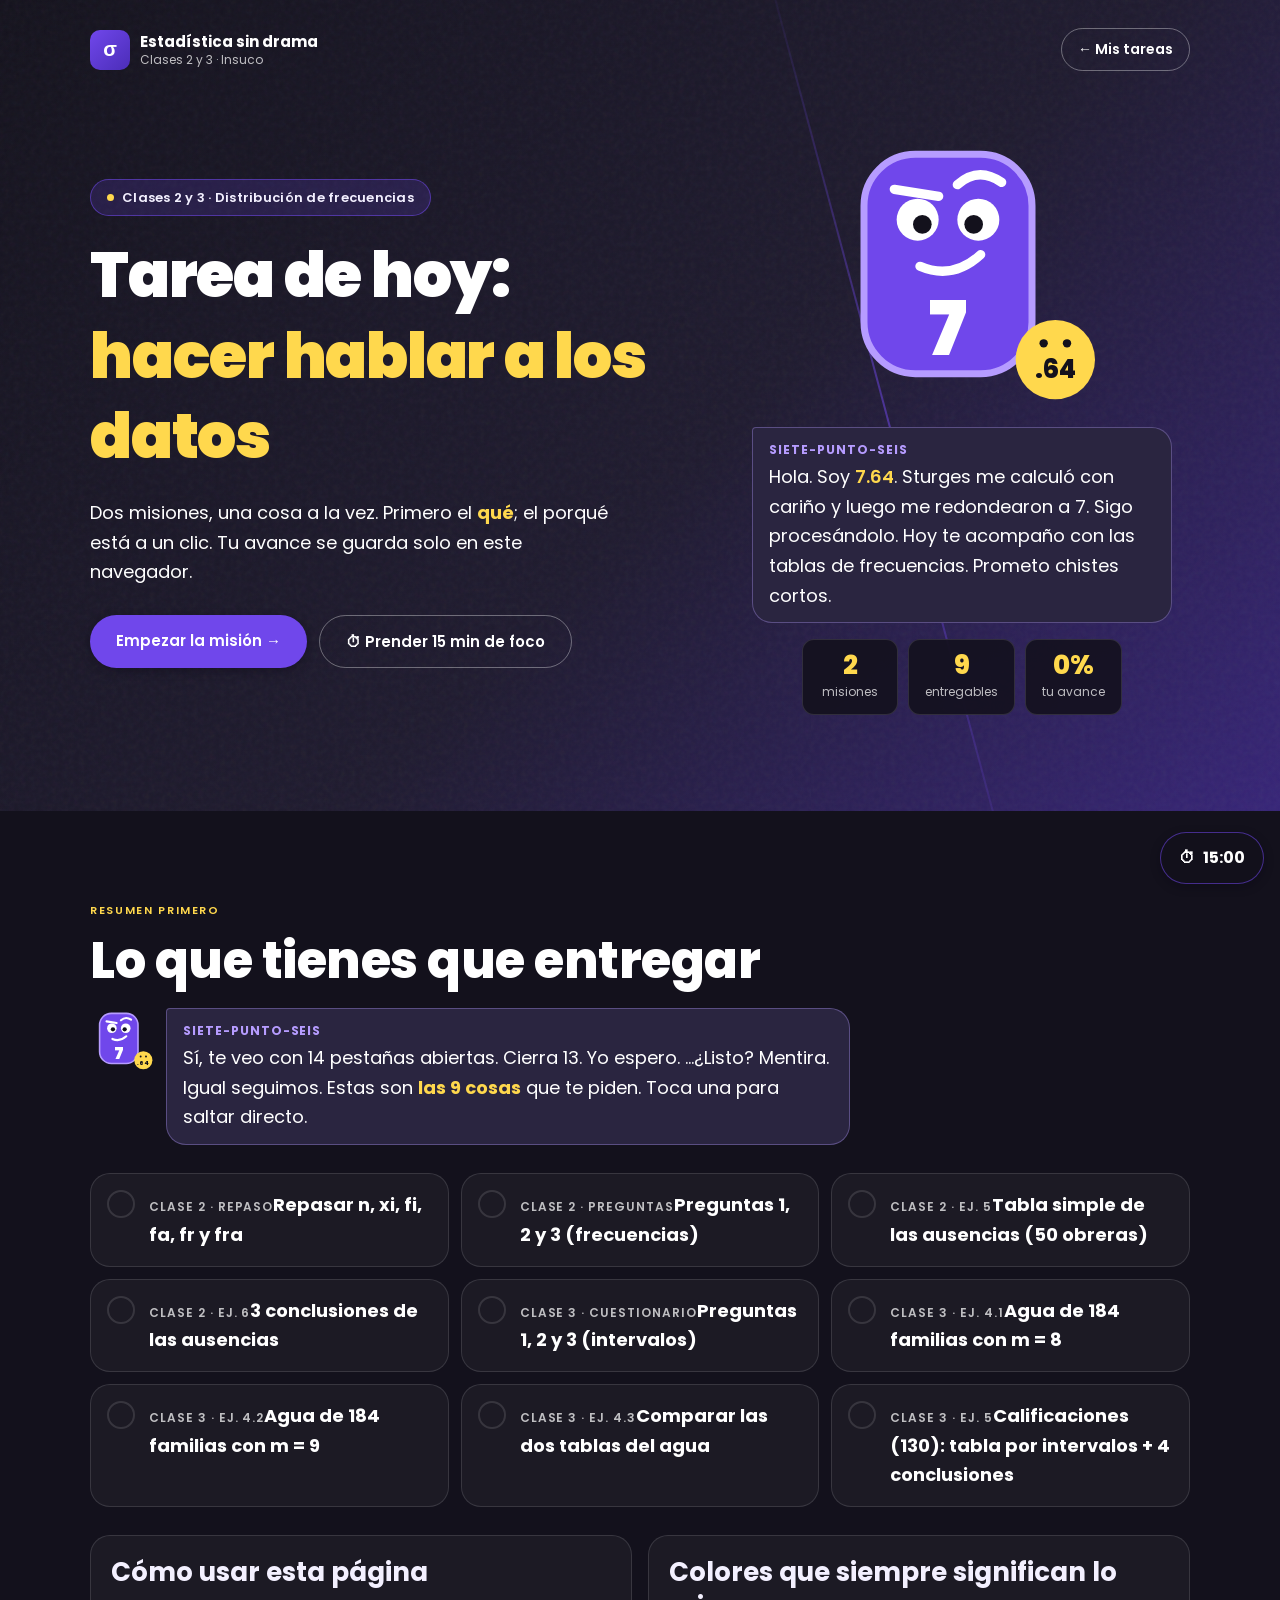
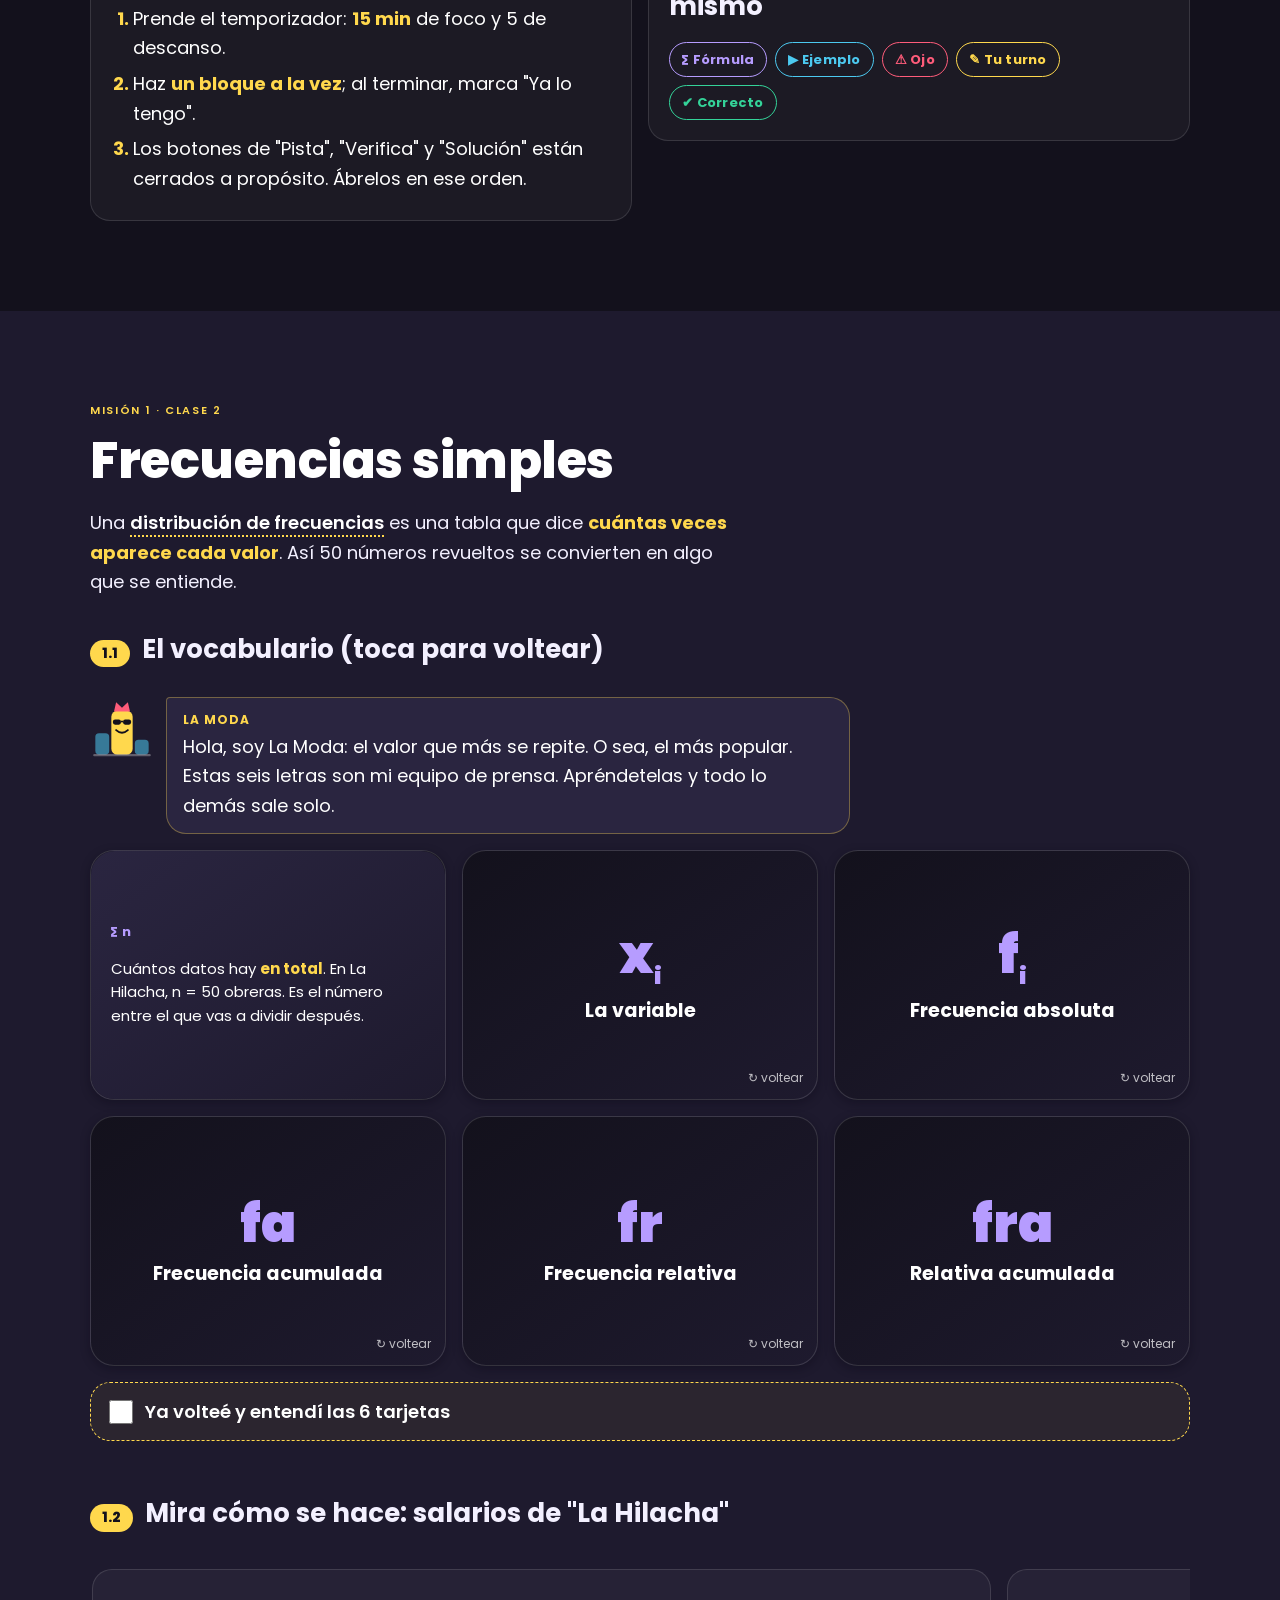
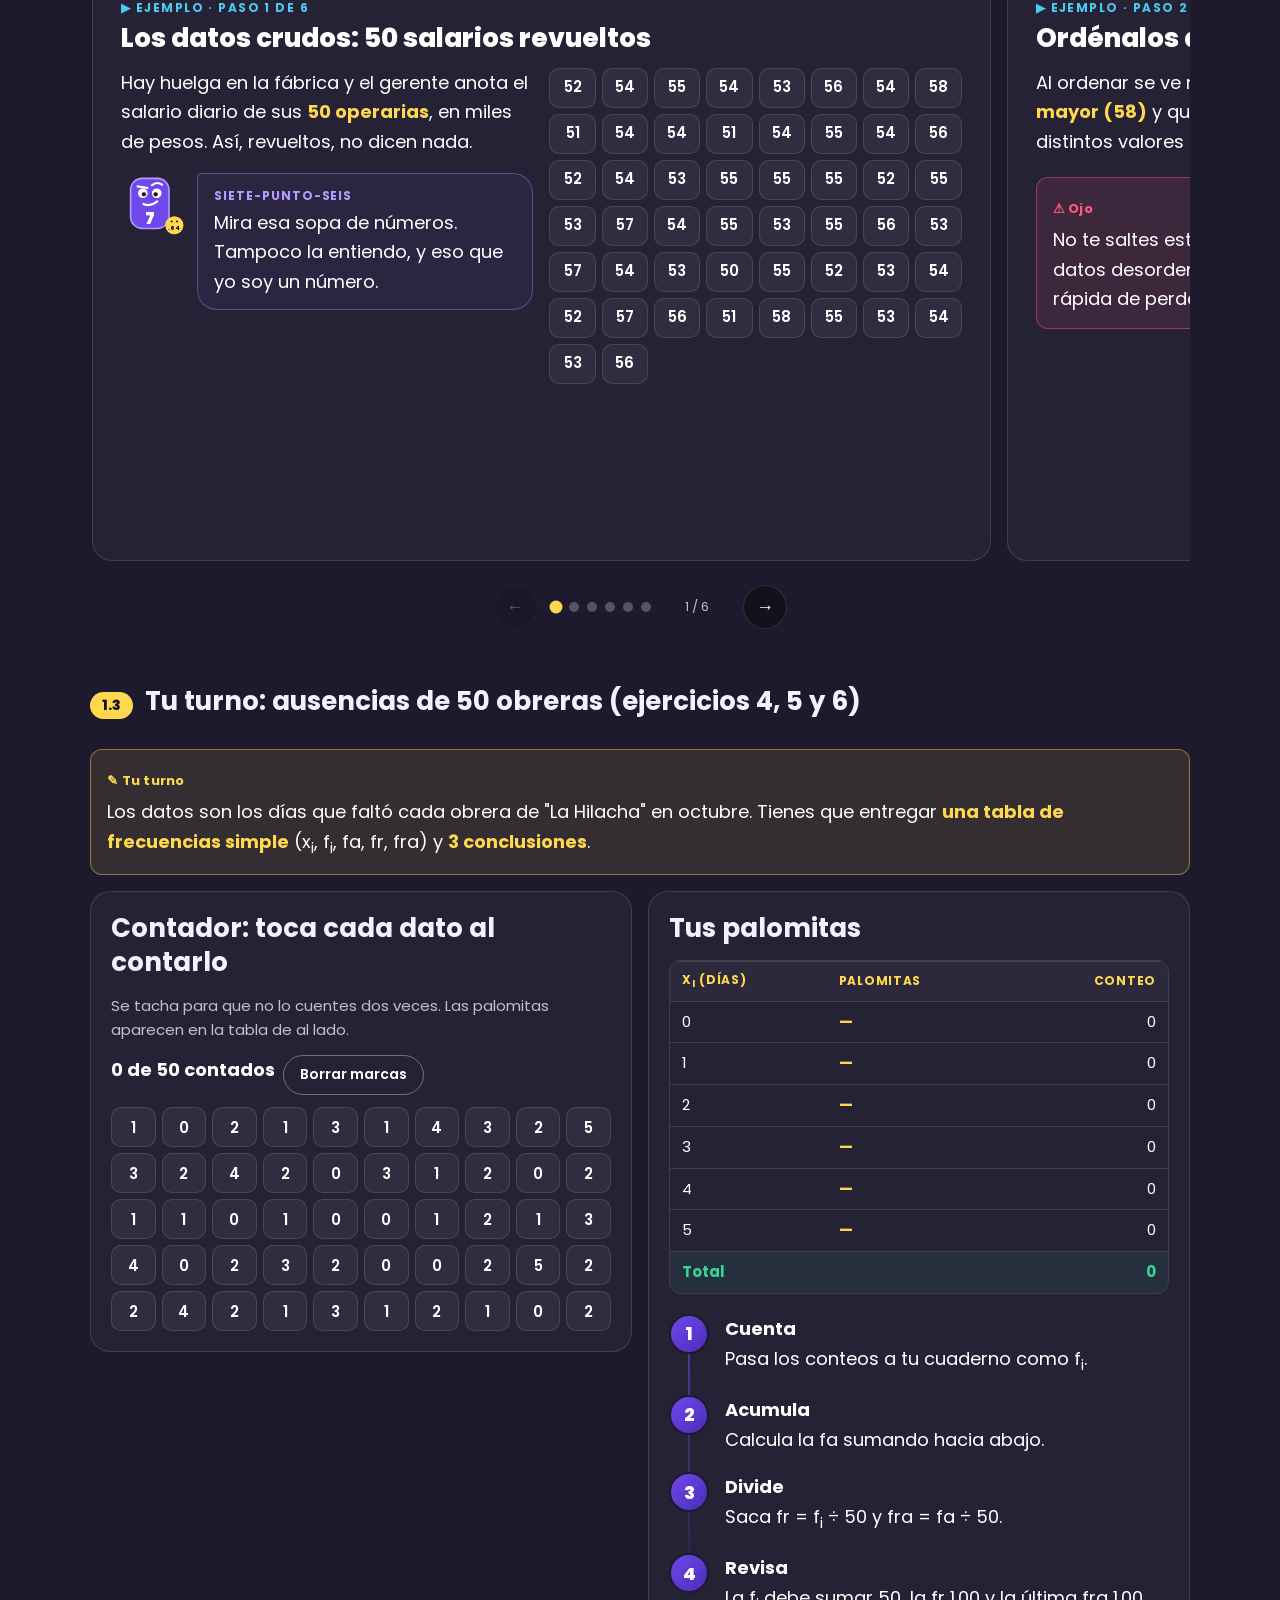
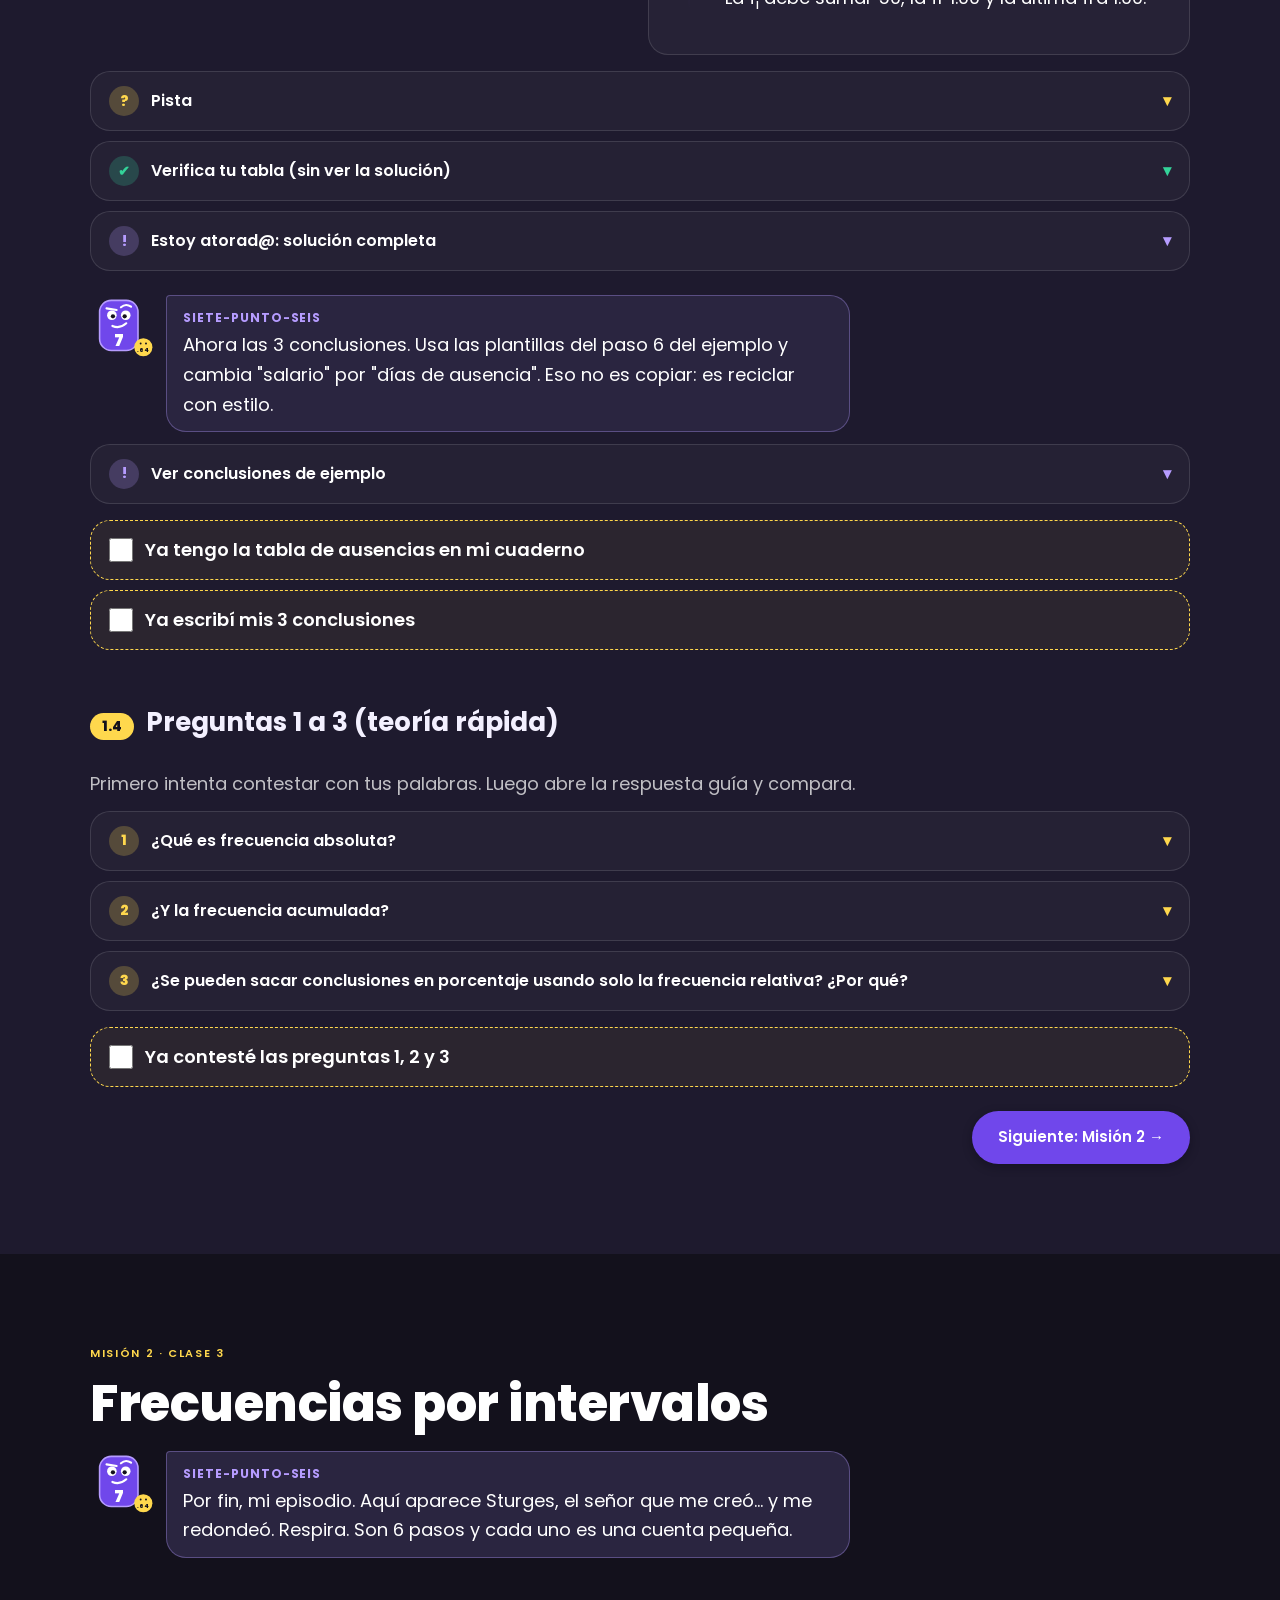
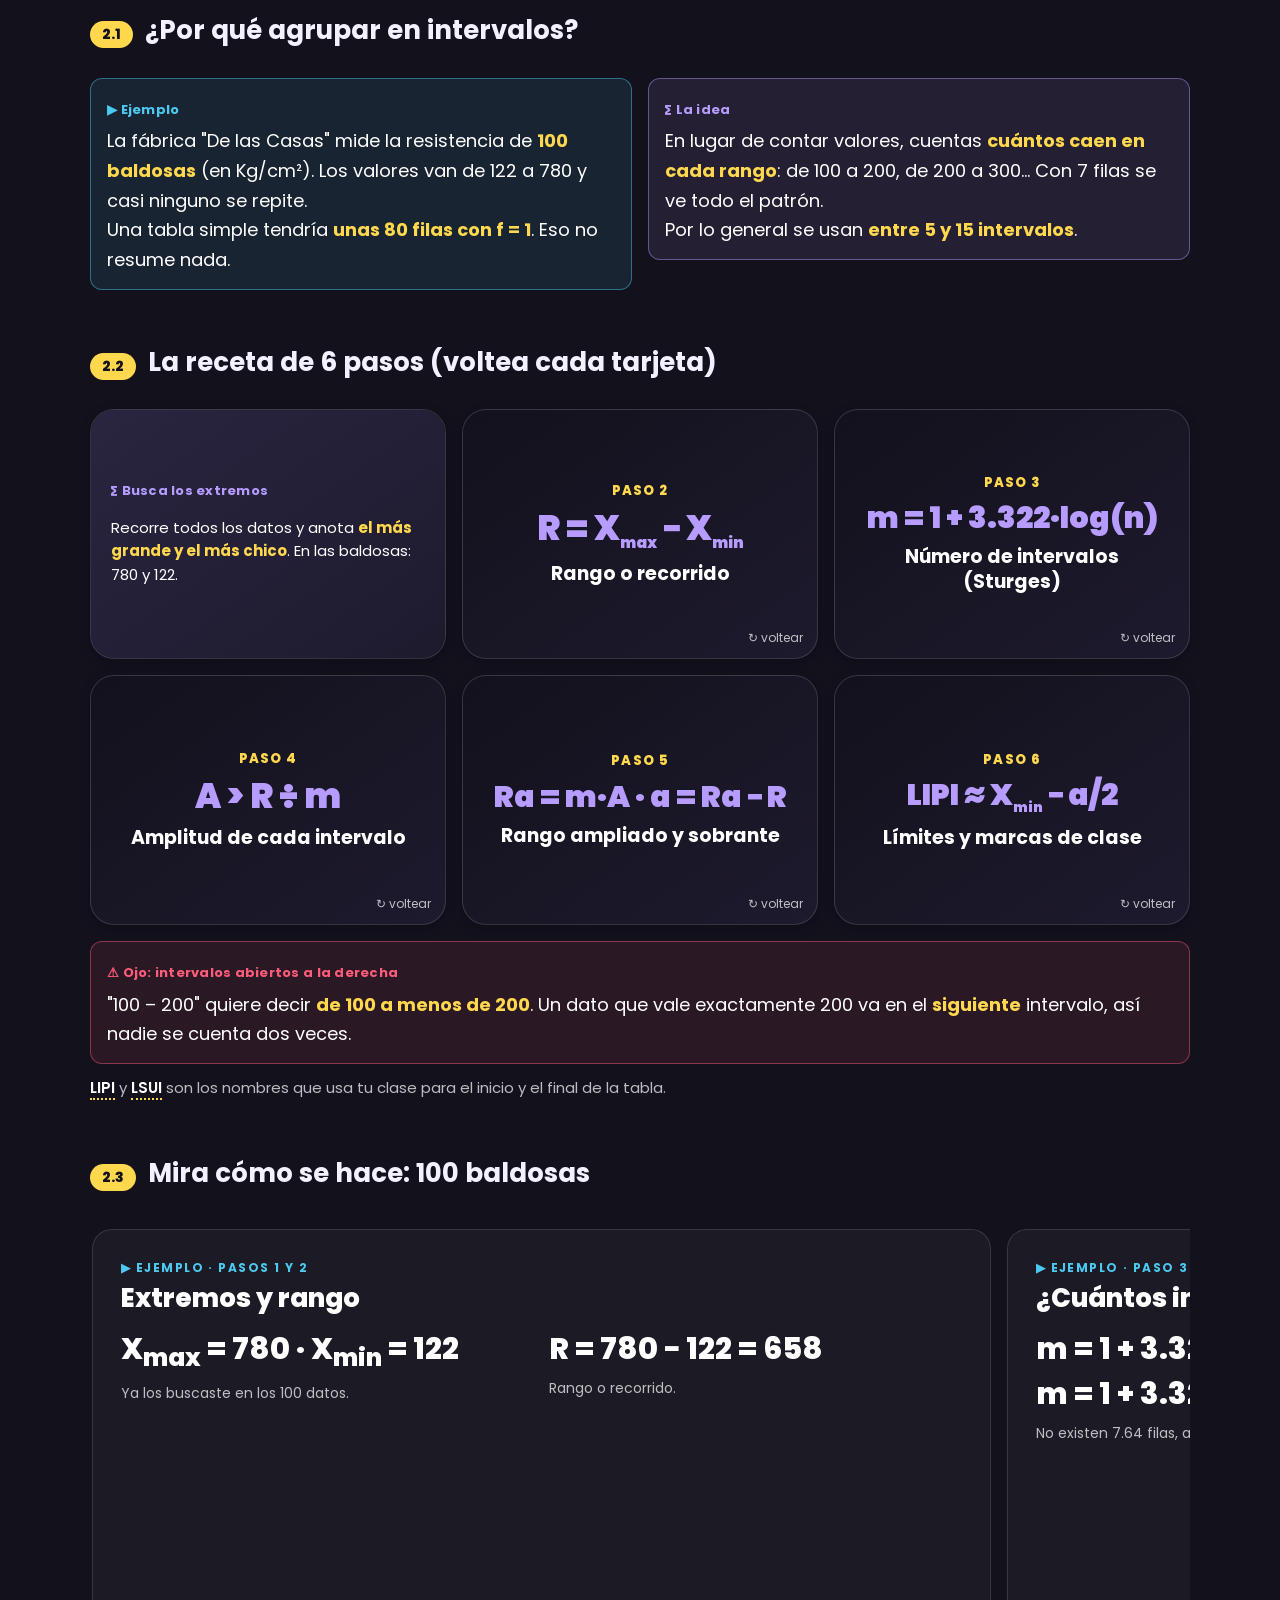
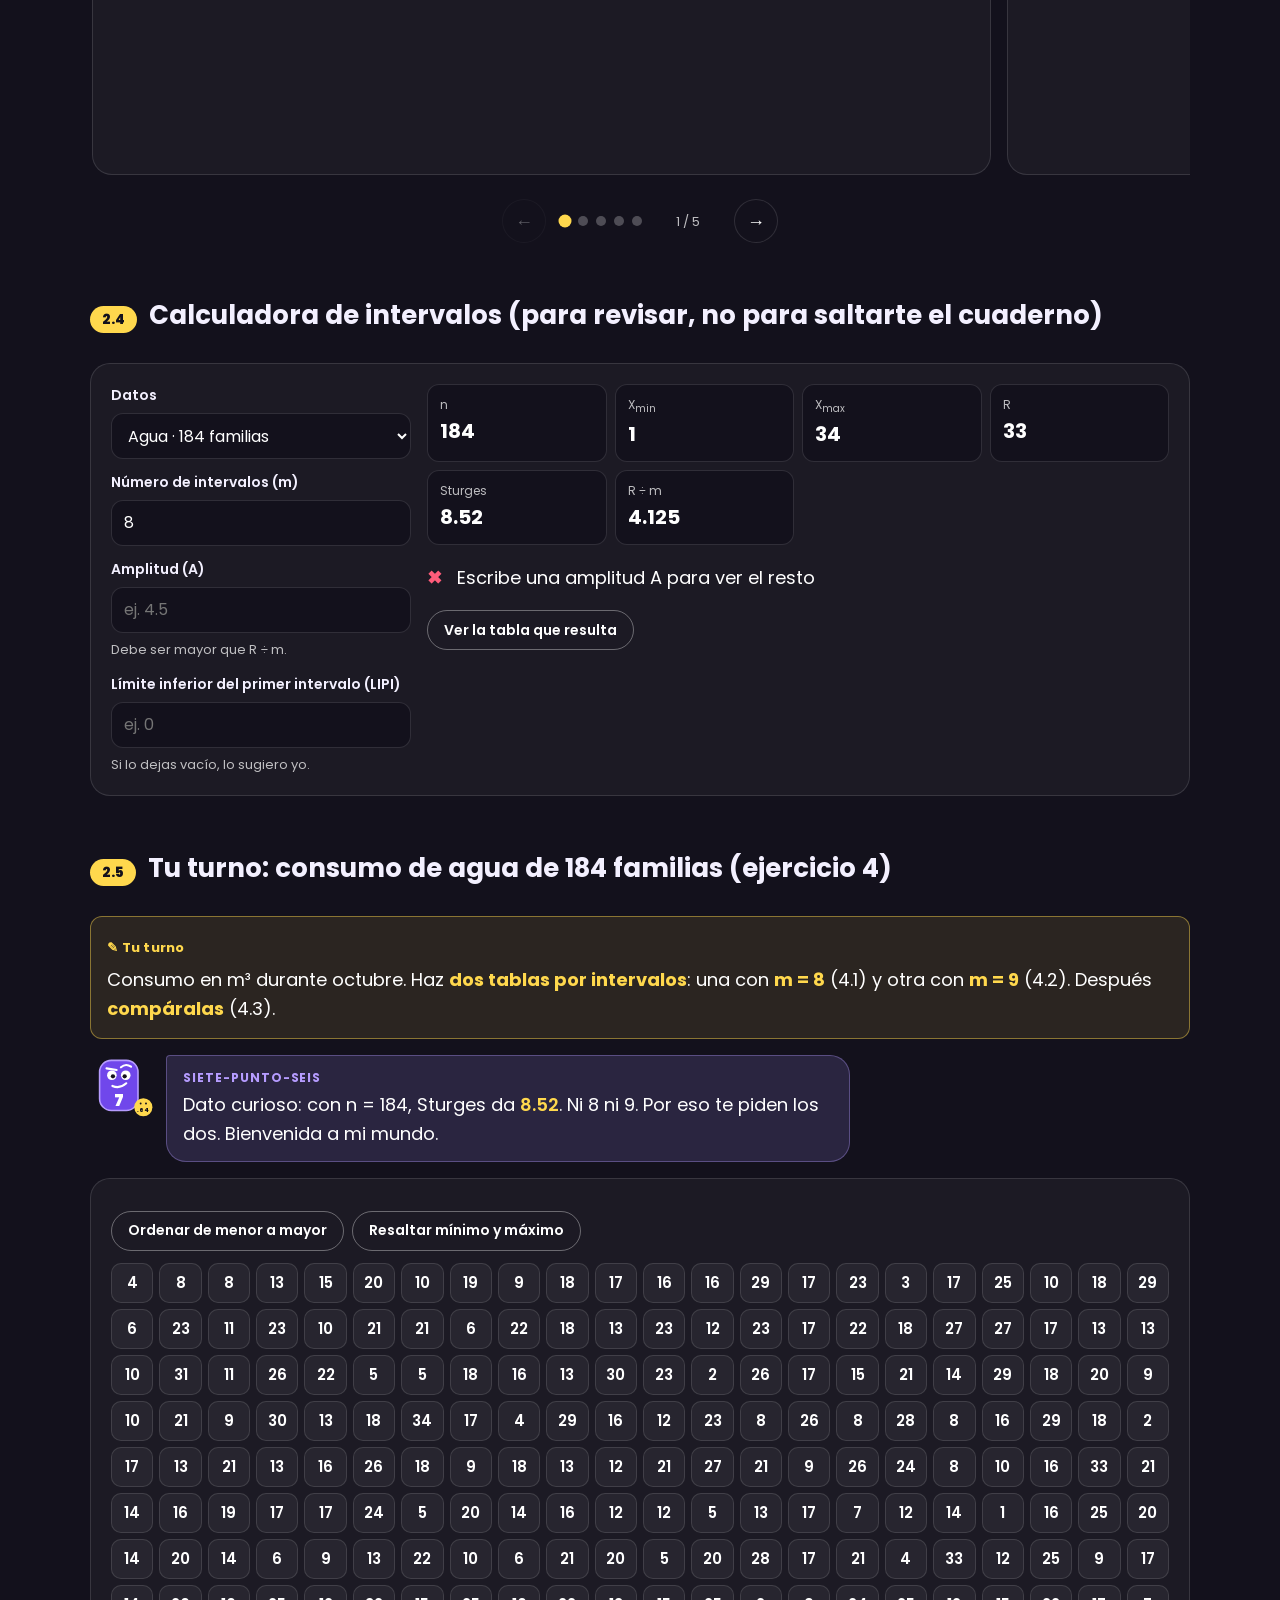
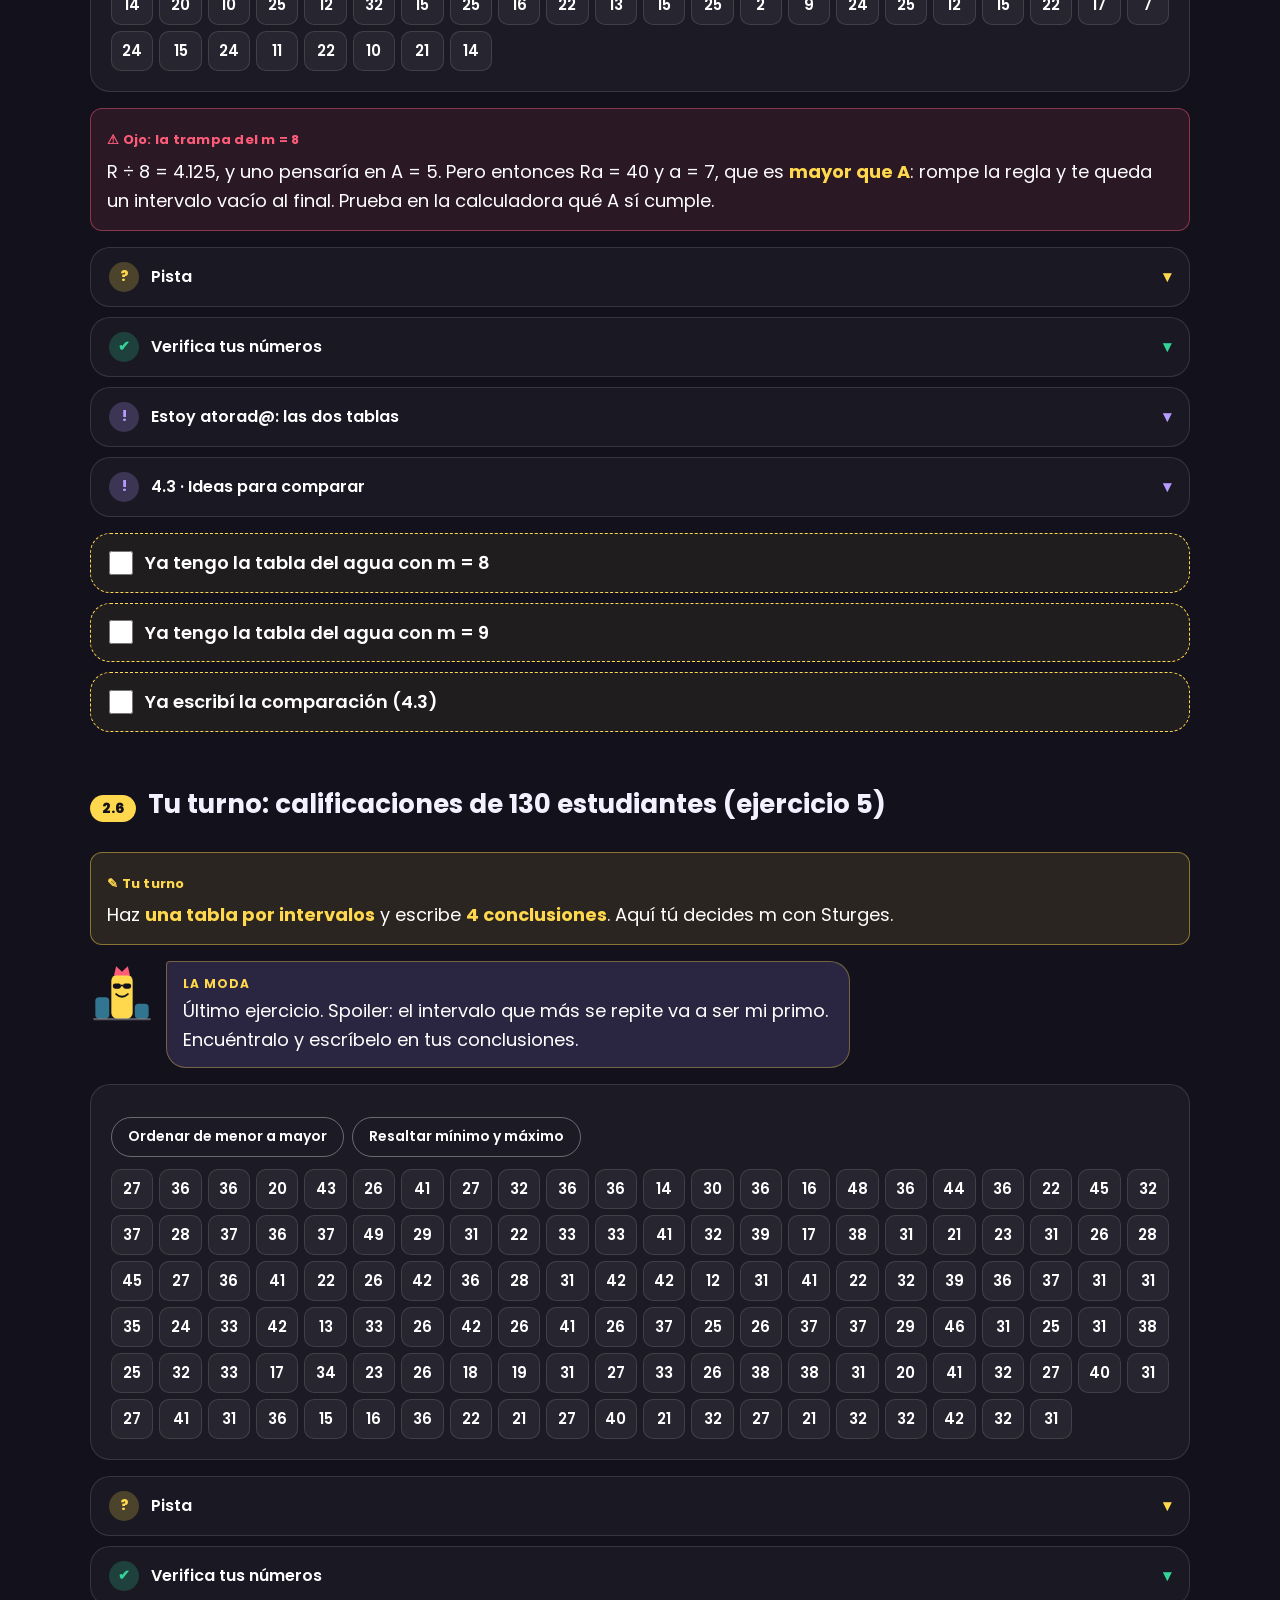
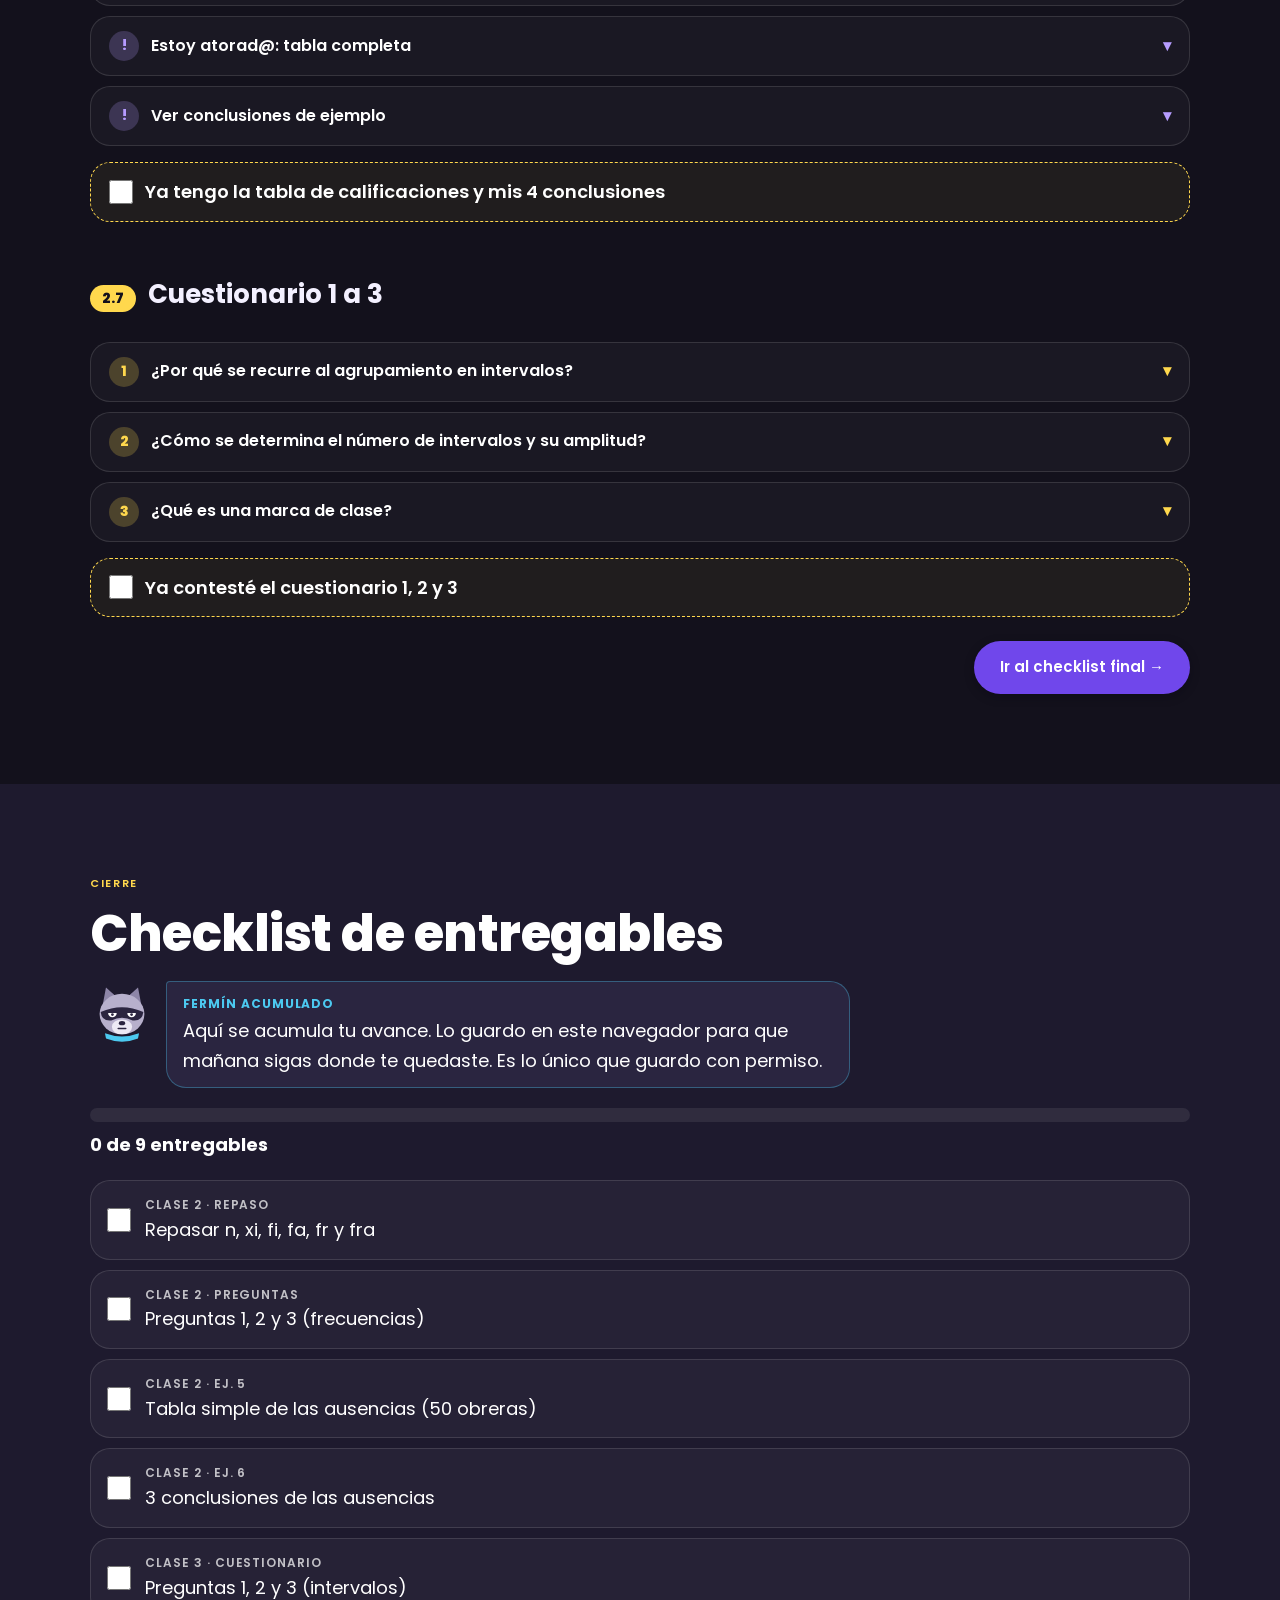
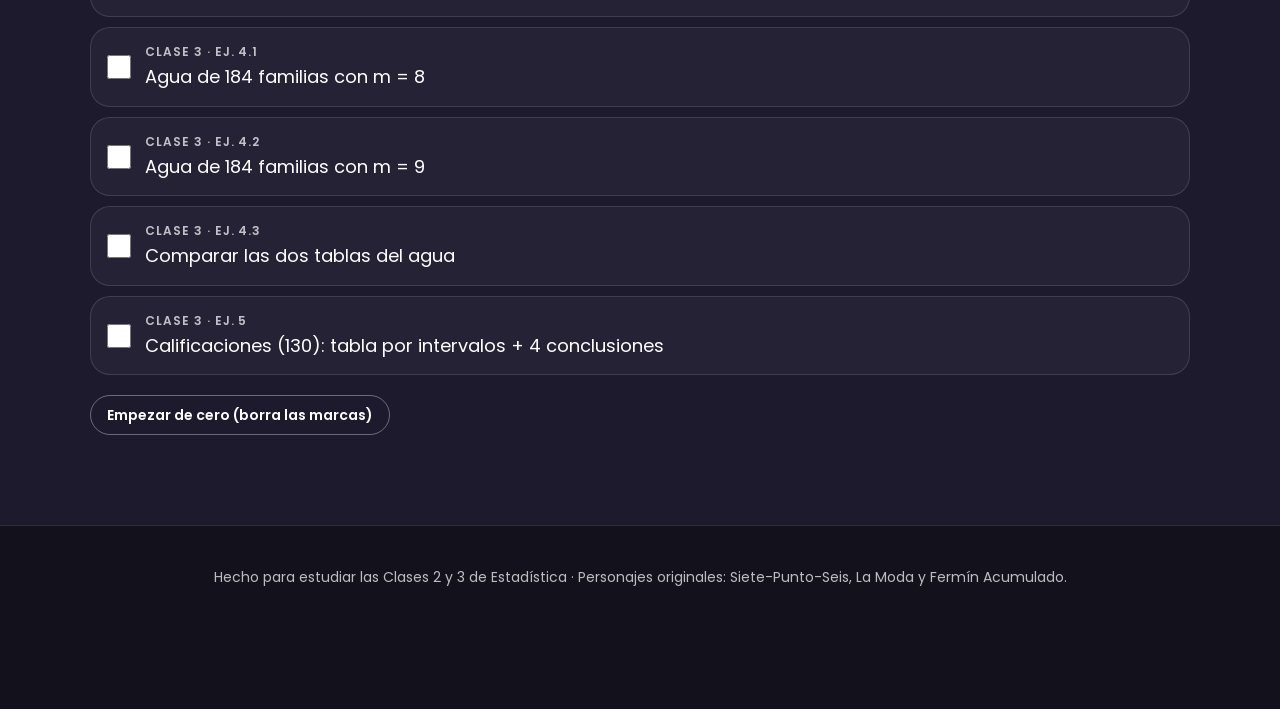
==== commit 3b8c09a4: "Agregar portada con grid de tareas index.html muestra una tarjeta por guía con su materia, tema, est" ====
--- a/estadistica.html
+++ b/estadistica.html
@@ -72,6 +72,7 @@
     <li><a class="est-subnav__link" href="#mision-1">Misión 1</a></li>
     <li><a class="est-subnav__link" href="#mision-2">Misión 2</a></li>
     <li><a class="est-subnav__link" href="#checklist">Checklist</a></li>
+    <li><a class="est-subnav__link" href="index.html">← Mis tareas</a></li>
   </ul>
   <div class="est-subnav__progress" id="navProgress" aria-hidden="true"></div>
 </nav>
@@ -84,6 +85,7 @@
       <span class="est-logo__mark" aria-hidden="true">σ</span>
       <span class="est-logo__text">Estadística sin drama<span>Clases 2 y 3 · Insuco</span></span>
     </a>
+    <a class="est-btn est-btn--outline est-btn--sm" href="index.html">← Mis tareas</a>
   </div>
   <div class="est-hero__body">
     <div>
